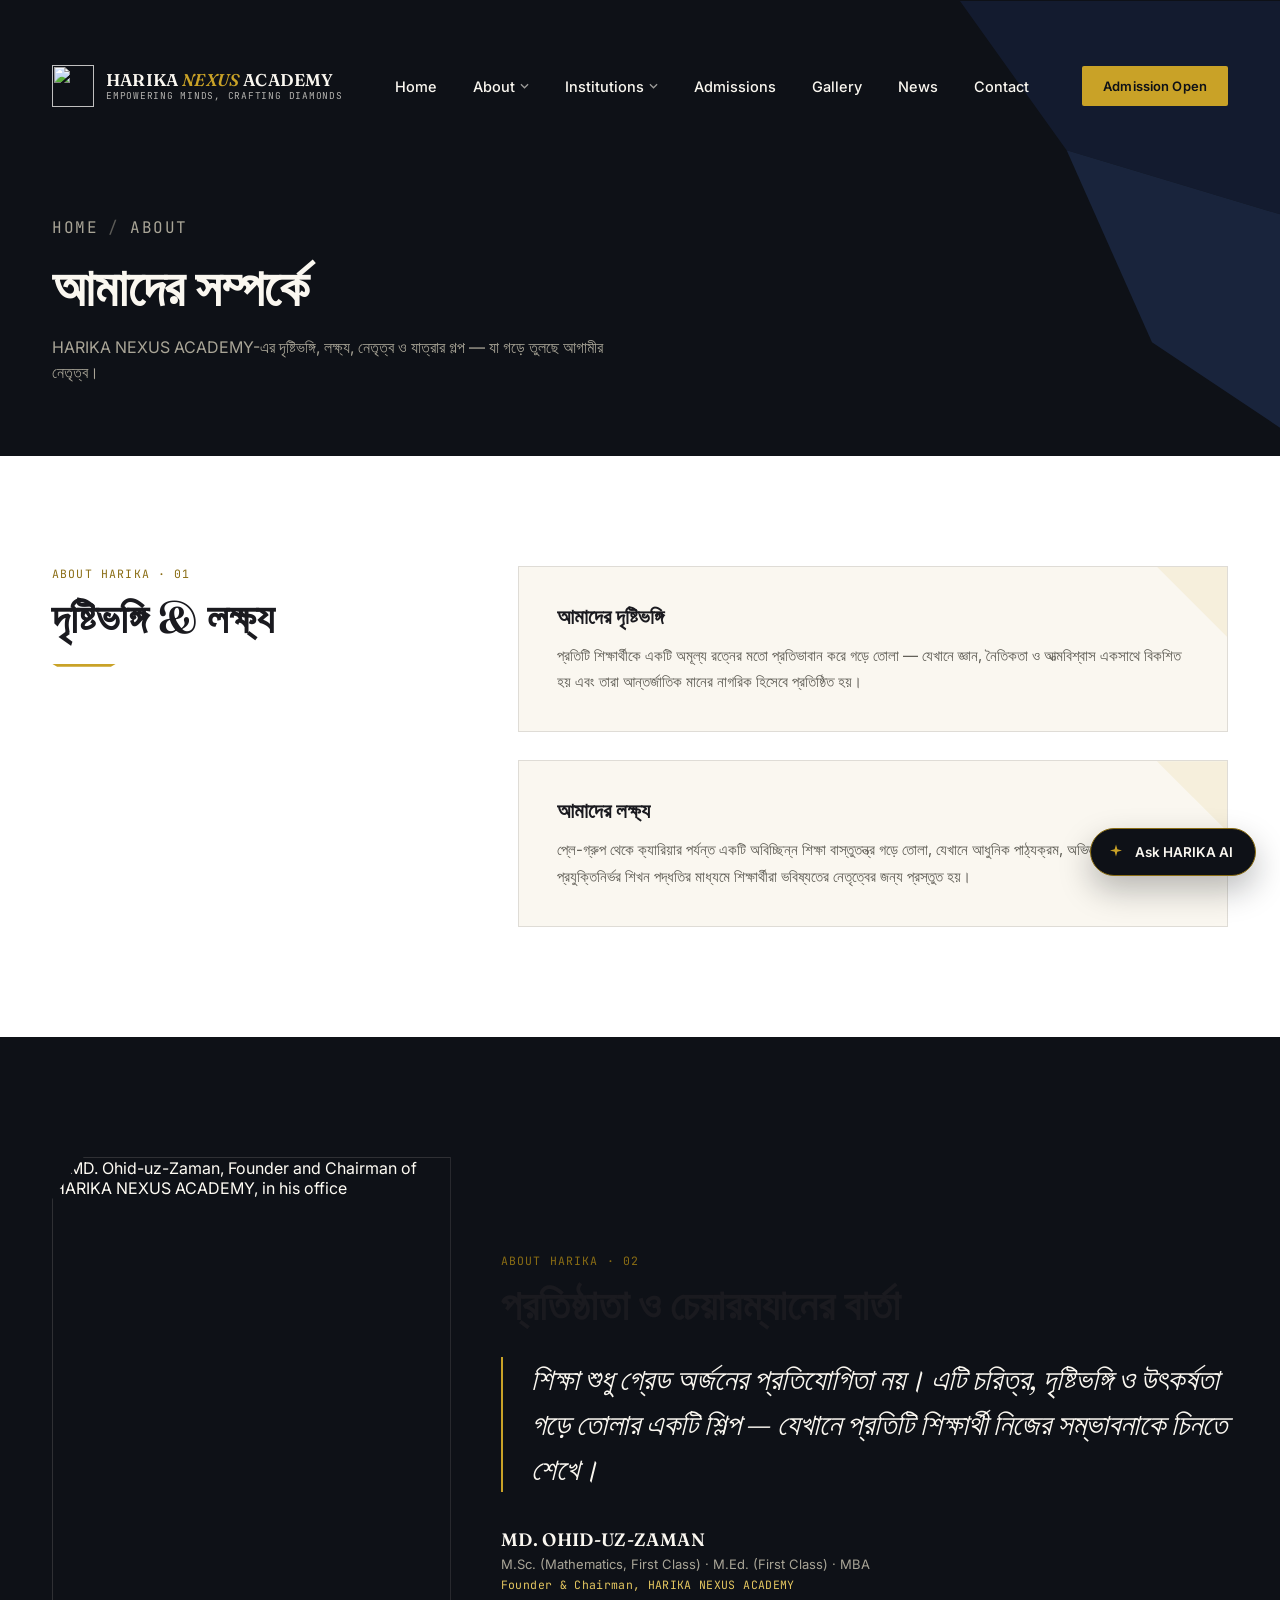
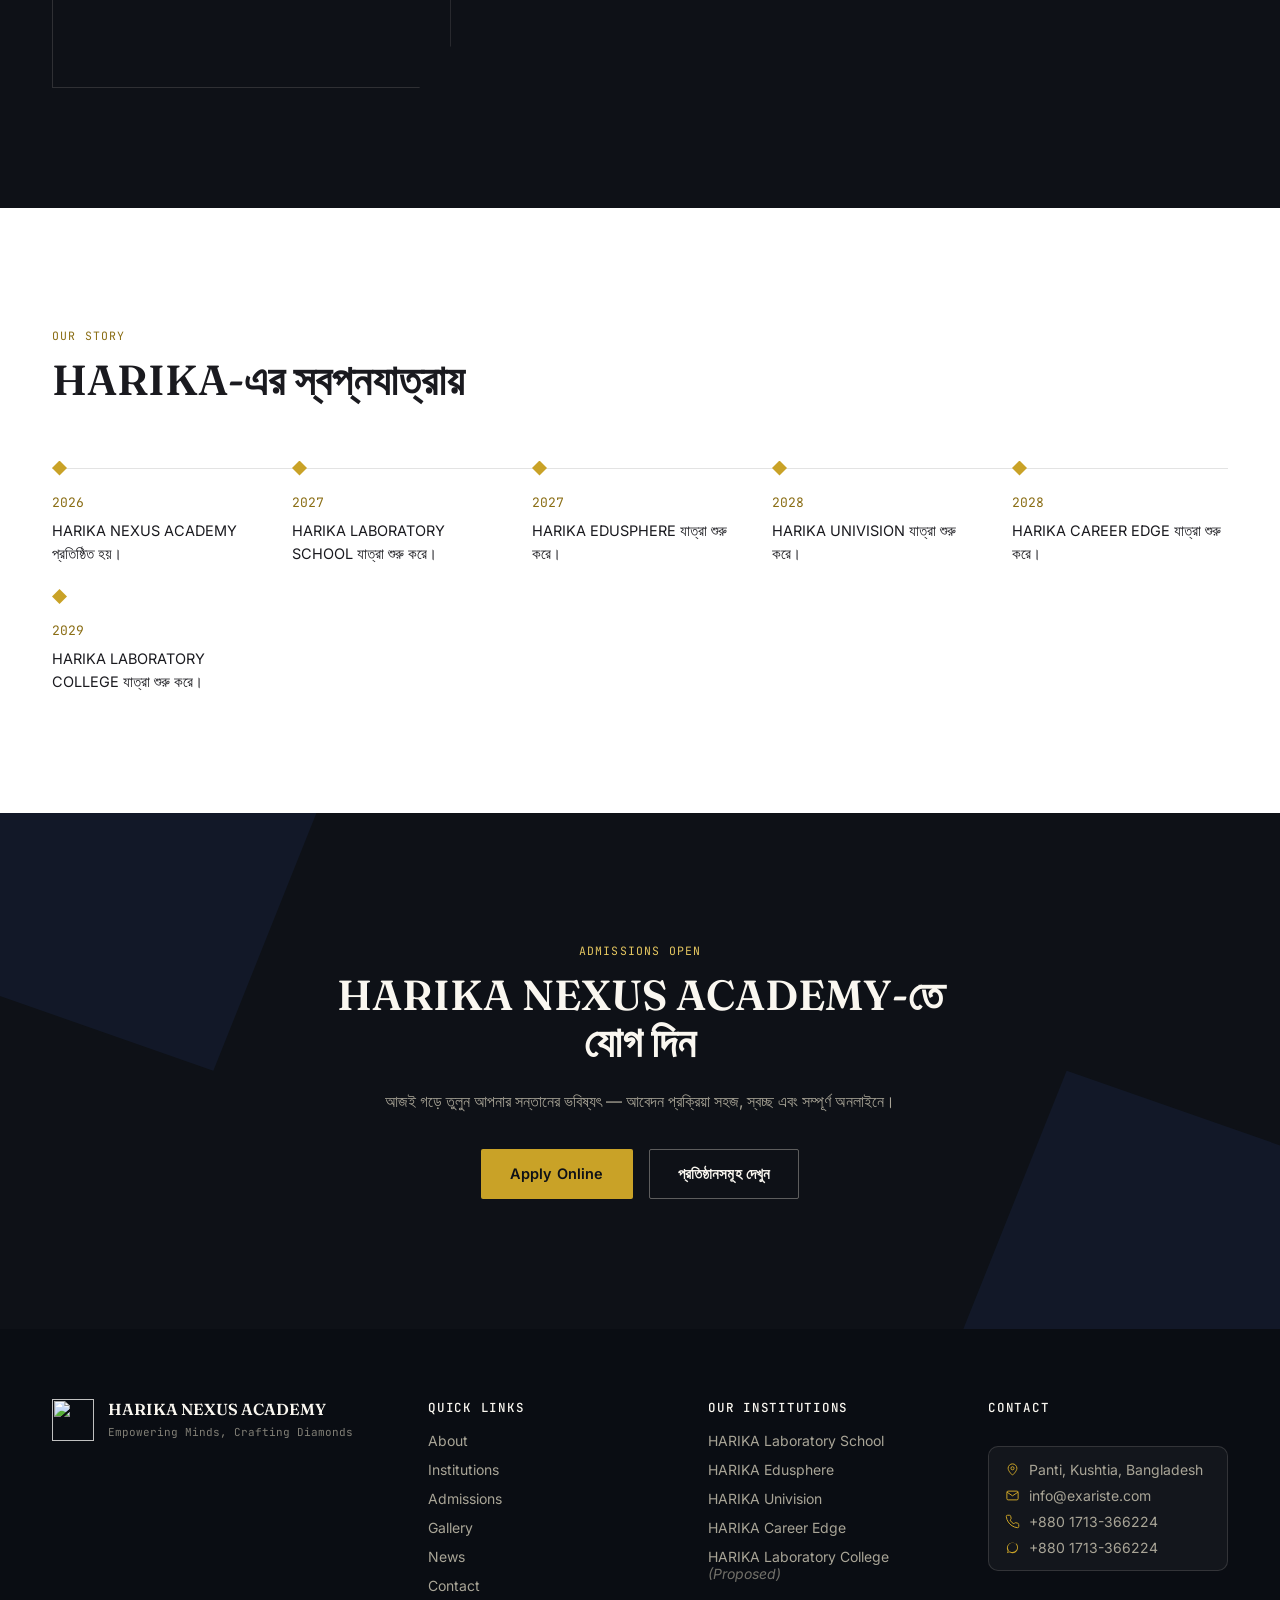
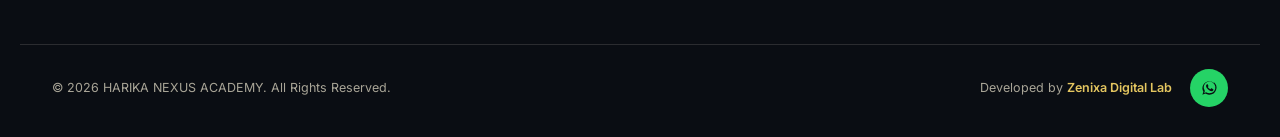
==== about.html @ 85b93ebe "Add files via upload" ====
<!DOCTYPE html>
<html lang="bn">
<head>
<meta charset="UTF-8">
<meta name="viewport" content="width=device-width, initial-scale=1.0">
<title>About HARIKA — Vision, Mission &amp; Our Journey | HARIKA NEXUS ACADEMY</title>
<meta name="description" content="Learn about HARIKA NEXUS ACADEMY's vision, mission, founder's message, and journey from 2026 to the launch of HARIKA Laboratory College.">
<link rel="preconnect" href="https://fonts.googleapis.com">
<link rel="preconnect" href="https://fonts.gstatic.com" crossorigin>
<link href="https://fonts.googleapis.com/css2?family=Fraunces:ital,opsz,wght@0,9..144,300;0,9..144,400;0,9..144,500;0,9..144,600;0,9..144,700;1,9..144,400;1,9..144,500&family=Inter:wght@300;400;500;600;700&family=JetBrains+Mono:wght@400;500&display=swap" rel="stylesheet">
<link rel="stylesheet" href="style.css">
</head>
<body>
<!-- ====== ANNOUNCEMENT BAR ====== -->
<div class="announce-bar" id="announceBar">
  <div class="announce-track">
    <span class="announce-item">🎓 ভর্তি চলছে শিক্ষাবর্ষ ২০২৭ — Admission Open for 2027</span>
    <span class="announce-dot">•</span>
    <span class="announce-item">🏆 বৃত্তি অর্জনকারীদের নাম ঘোষণা করা হয়েছে — Scholarship Achievers Announced</span>
    <span class="announce-dot">•</span>
    <span class="announce-item">📢 এইচএসসি ভর্তি শীঘ্রই শুরু হচ্ছে — HSC Admission Starting Soon</span>
    <span class="announce-dot">•</span>
    <span class="announce-item">🎓 ভর্তি চলছে শিক্ষাবর্ষ ২০২৭ — Admission Open for 2027</span>
    <span class="announce-dot">•</span>
    <span class="announce-item">🏆 বৃত্তি অর্জনকারীদের নাম ঘোষণা করা হয়েছে — Scholarship Achievers Announced</span>
  </div>
</div>
<!-- ====== NAVBAR ====== -->
<header class="navbar" id="navbar">
  <div class="nav-inner">
    <a href="index.html" class="brand">
      <span class="brand-mark" aria-hidden="true">
        <img src="assets/logo-main.png" alt="" class="brand-logo-img">
      </span>
      <span class="brand-text">
        <span class="brand-name">HARIKA <em>NEXUS</em> ACADEMY</span>
        <span class="brand-tag">Empowering Minds, Crafting Diamonds</span>
      </span>
    </a>

    <nav class="main-nav" aria-label="Primary">
      <ul>
        <li><a href="index.html">Home</a></li>
        <li class="has-mega">
          <a href="about.html" class="active">About <svg class="caret" viewBox="0 0 10 6"><path d="M1 1l4 4 4-4"/></svg></a>
          <div class="mega-panel">
            <a href="about.html#vision" class="mega-link"><span class="mega-num">01</span><span>Vision &amp; Mission</span></a>
            <a href="about.html#founder" class="mega-link"><span class="mega-num">02</span><span>Founder &amp; Chairman</span></a>
            <a href="about.html#journey" class="mega-link"><span class="mega-num">03</span><span>Our Journey</span></a>
          </div>
        </li>
        <li class="has-mega">
          <a href="institutions.html">Institutions <svg class="caret" viewBox="0 0 10 6"><path d="M1 1l4 4 4-4"/></svg></a>
          <div class="mega-panel mega-panel--wide">
            <a href="inst-school.html" class="mega-link"><span class="mega-swatch" style="--sw:#1B3A6B"></span><span>HARIKA Laboratory School</span></a>
            <a href="inst-edusphere.html" class="mega-link"><span class="mega-swatch" style="--sw:#1E6B4F"></span><span>HARIKA Edusphere</span></a>
            <a href="inst-univision.html" class="mega-link"><span class="mega-swatch" style="--sw:#B8862E"></span><span>HARIKA Univision</span></a>
            <a href="inst-careeredge.html" class="mega-link"><span class="mega-swatch" style="--sw:#5B2A6B"></span><span>HARIKA Career Edge</span></a>
            <a href="inst-college.html" class="mega-link"><span class="mega-swatch" style="--sw:#8B2635"></span><span>HARIKA Laboratory College</span></a>
          </div>
        </li>
        <li><a href="admissions.html">Admissions</a></li>
        <li><a href="gallery.html">Gallery</a></li>
        <li><a href="news.html">News</a></li>
        <li><a href="contact.html">Contact</a></li>
      </ul>
    </nav>

    <div class="nav-cta">
      <a href="admissions.html" class="btn btn-gold btn-sm">Admission Open</a>
      <button class="nav-toggle" id="navToggle" aria-label="Toggle menu" aria-expanded="false">
        <span></span><span></span><span></span>
      </button>
    </div>
  </div>

  <!-- mobile menu -->
  <div class="mobile-menu" id="mobileMenu">
    <a href="index.html">Home</a>
    <details>
      <summary>About</summary>
      <a href="about.html#vision">Vision &amp; Mission</a>
      <a href="about.html#founder">Founder &amp; Chairman</a>
      <a href="about.html#journey">Our Journey</a>
    </details>
    <details>
      <summary>Institutions</summary>
      <a href="inst-school.html">HARIKA Laboratory School</a>
      <a href="inst-edusphere.html">HARIKA Edusphere</a>
      <a href="inst-univision.html">HARIKA Univision</a>
      <a href="inst-careeredge.html">HARIKA Career Edge</a>
      <a href="inst-college.html">HARIKA Laboratory College</a>
    </details>
    <a href="admissions.html">Admissions</a>
    <a href="gallery.html">Gallery</a>
    <a href="news.html">News</a>
    <a href="contact.html">Contact</a>
    <a href="admissions.html" class="btn btn-gold btn-block">Admission Open</a>
  </div>
</header>

<main>

  <!-- ====== PAGE HERO ====== -->
  <section class="page-hero">
    <div class="page-hero-facets" aria-hidden="true">
      <svg viewBox="0 0 1200 400" preserveAspectRatio="xMidYMid slice"><polygon points="900,0 1200,0 1200,200 1000,140" fill="#16203A"/><polygon points="1000,140 1200,200 1200,400 1080,320" fill="#1E2D4D"/></svg>
    </div>
    <div class="container">
      <p class="page-hero-eyebrow"><a href="index.html" style="color:inherit">Home</a> <span class="crumb-sep">/</span> About</p>
      <h1>আমাদের সম্পর্কে</h1>
      <p>HARIKA NEXUS ACADEMY-এর দৃষ্টিভঙ্গি, লক্ষ্য, নেতৃত্ব ও যাত্রার গল্প — যা গড়ে তুলছে আগামীর নেতৃত্ব।</p>
    </div>
  </section>

  <!-- ====== VISION & MISSION ====== -->
  <section class="vision" id="vision">
    <div class="container vision-grid">
      <div class="vision-head">
        <p class="kicker">About HARIKA · 01</p>
        <h2 class="sec-title">দৃষ্টিভঙ্গি &amp; লক্ষ্য</h2>
        <div class="cut-rule" aria-hidden="true"></div>
      </div>
      <div class="vision-cards">
        <div class="vision-card">
          <span class="vision-facet" aria-hidden="true"></span>
          <h3>আমাদের দৃষ্টিভঙ্গি</h3>
          <p>প্রতিটি শিক্ষার্থীকে একটি অমূল্য রত্নের মতো প্রতিভাবান করে গড়ে তোলা — যেখানে জ্ঞান, নৈতিকতা ও আত্মবিশ্বাস একসাথে বিকশিত হয় এবং তারা আন্তর্জাতিক মানের নাগরিক হিসেবে প্রতিষ্ঠিত হয়।</p>
        </div>
        <div class="vision-card">
          <span class="vision-facet" aria-hidden="true"></span>
          <h3>আমাদের লক্ষ্য</h3>
          <p>প্লে-গ্রুপ থেকে ক্যারিয়ার পর্যন্ত একটি অবিচ্ছিন্ন শিক্ষা বাস্তুতন্ত্র গড়ে তোলা, যেখানে আধুনিক পাঠ্যক্রম, অভিজ্ঞ শিক্ষক ও প্রযুক্তিনির্ভর শিখন পদ্ধতির মাধ্যমে শিক্ষার্থীরা ভবিষ্যতের নেতৃত্বের জন্য প্রস্তুত হয়।</p>
        </div>
      </div>
    </div>
  </section>

  <!-- ====== FOUNDER MESSAGE — with photo ====== -->
  <section class="founder-msg" id="founder">
    <div class="container founder-msg-grid founder-msg-grid--photo">
      <div class="founder-msg-photo">
        <div class="founder-msg-photo-cut" aria-hidden="true"></div>
        <img src="assets/chairman.jpg" alt="MD. Ohid-uz-Zaman, Founder and Chairman of HARIKA NEXUS ACADEMY, in his office">
      </div>
      <div class="founder-msg-copy">
        <p class="kicker">About HARIKA · 02</p>
        <h2 class="sec-title">প্রতিষ্ঠাতা ও চেয়ারম্যানের বার্তা</h2>
        <blockquote class="founder-quote">
          শিক্ষা শুধু গ্রেড অর্জনের প্রতিযোগিতা নয়। এটি চরিত্র, দৃষ্টিভঙ্গি ও উৎকর্ষতা গড়ে তোলার একটি শিল্প — যেখানে প্রতিটি শিক্ষার্থী নিজের সম্ভাবনাকে চিনতে শেখে।
        </blockquote>
        <div class="founder-sign">
          <span class="founder-sign-name">MD. OHID-UZ-ZAMAN</span>
          <span class="founder-sign-role">M.Sc. (Mathematics, First Class) · M.Ed. (First Class) · MBA</span>
          <span class="founder-sign-title">Founder &amp; Chairman, HARIKA NEXUS ACADEMY</span>
        </div>
      </div>
    </div>
  </section>

  <!-- ====== JOURNEY TIMELINE — স্বপ্নযাত্রা ====== -->
  <section class="journey" id="journey">
    <div class="container">
      <div class="sec-head">
        <p class="kicker">Our Story</p>
        <h2 class="sec-title">HARIKA-এর স্বপ্নযাত্রায়</h2>
      </div>
      <div class="timeline">
        <div class="timeline-line" aria-hidden="true"></div>

        <div class="tl-item">
          <div class="tl-dot"></div>
          <span class="tl-year">2026</span>
          <p class="tl-text">HARIKA NEXUS ACADEMY প্রতিষ্ঠিত হয়।</p>
        </div>
        <div class="tl-item">
          <div class="tl-dot"></div>
          <span class="tl-year">2027</span>
          <p class="tl-text">HARIKA LABORATORY SCHOOL যাত্রা শুরু করে।</p>
        </div>
        <div class="tl-item">
          <div class="tl-dot"></div>
          <span class="tl-year">2027</span>
          <p class="tl-text">HARIKA EDUSPHERE যাত্রা শুরু করে।</p>
        </div>
        <div class="tl-item">
          <div class="tl-dot"></div>
          <span class="tl-year">2028</span>
          <p class="tl-text">HARIKA UNIVISION যাত্রা শুরু করে।</p>
        </div>
        <div class="tl-item">
          <div class="tl-dot"></div>
          <span class="tl-year">2028</span>
          <p class="tl-text">HARIKA CAREER EDGE যাত্রা শুরু করে।</p>
        </div>
        <div class="tl-item">
          <div class="tl-dot"></div>
          <span class="tl-year">2029</span>
          <p class="tl-text">HARIKA LABORATORY COLLEGE যাত্রা শুরু করে।</p>
        </div>
      </div>
    </div>
  </section>

  <!-- ====== ADMISSIONS QUICK CTA ====== -->
  <section class="admissions" id="admissions-cta">
    <div class="admissions-facets" aria-hidden="true">
      <svg viewBox="0 0 1200 500" preserveAspectRatio="xMidYMid slice"><polygon points="0,0 300,0 200,250 0,180" fill="#16203A"/><polygon points="1200,500 900,500 1000,250 1200,320" fill="#16203A"/></svg>
    </div>
    <div class="container admissions-grid admissions-grid--cta">
      <div class="admissions-copy">
        <p class="kicker kicker--light">Admissions Open</p>
        <h2 class="sec-title sec-title--light">HARIKA NEXUS ACADEMY-তে<br>যোগ দিন</h2>
        <p class="admissions-sub">আজই গড়ে তুলুন আপনার সন্তানের ভবিষ্যৎ — আবেদন প্রক্রিয়া সহজ, স্বচ্ছ এবং সম্পূর্ণ অনলাইনে।</p>
        <div class="hero-actions">
          <a href="admissions.html" class="btn btn-gold">Apply Online</a>
          <a href="institutions.html" class="btn btn-outline-light">প্রতিষ্ঠানসমূহ দেখুন</a>
        </div>
      </div>
    </div>
  </section>

</main>

<!-- ====== AI ASSISTANT (Floating) ====== -->
<div class="ai-widget" id="aiWidget">
  <button class="ai-fab" id="aiFab" aria-label="Ask HARIKA AI" aria-expanded="false">
    <svg viewBox="0 0 24 24" class="ai-icon-spark"><path d="M12 2l1.8 6.2L20 10l-6.2 1.8L12 18l-1.8-6.2L4 10l6.2-1.8L12 2z"/></svg>
    <span>Ask HARIKA AI</span>
  </button>
  <div class="ai-panel" id="aiPanel">
    <div class="ai-panel-head">
      <span>HARIKA AI সহায়ক</span>
      <button id="aiClose" aria-label="Close">×</button>
    </div>
    <div class="ai-panel-body" id="aiBody">
      <p class="ai-msg ai-msg--bot">নমস্কার! আমি আপনাকে ভর্তি, ফি, কোর্স বা যেকোনো প্রতিষ্ঠান সম্পর্কে সাহায্য করতে পারি। নিচের কোনো প্রশ্ন বেছে নিন:</p>
    </div>
    <div class="ai-suggestions">
      <button class="ai-chip" data-q="admission">ভর্তি প্রক্রিয়া?</button>
      <button class="ai-chip" data-q="fees">ফি কাঠামো?</button>
      <button class="ai-chip" data-q="courses">কোর্সসমূহ?</button>
      <button class="ai-chip" data-q="suitable">কোন প্রতিষ্ঠান উপযুক্ত?</button>
      <button class="ai-chip" data-q="contact">যোগাযোগের তথ্য?</button>
      <button class="ai-chip" data-q="founder">প্রতিষ্ঠাতার বার্তা?</button>
    </div>
  </div>
</div>


<!-- ====== FOOTER ====== -->
<footer class="site-footer">
  <div class="container footer-grid">
    <div class="footer-brand">
      <span class="brand-mark" aria-hidden="true">
        <img src="assets/logo-main.png" alt="" class="brand-logo-img">
      </span>
      <div>
        <p class="footer-brand-name">HARIKA NEXUS ACADEMY</p>
        <p class="footer-brand-tag">Empowering Minds, Crafting Diamonds</p>
      </div>
    </div>

    <div class="footer-col">
      <h4>Quick Links</h4>
      <a href="about.html">About</a>
      <a href="institutions.html">Institutions</a>
      <a href="admissions.html">Admissions</a>
      <a href="gallery.html">Gallery</a>
      <a href="news.html">News</a>
      <a href="contact.html">Contact</a>
    </div>

    <div class="footer-col">
      <h4>Our Institutions</h4>
      <a href="inst-school.html">HARIKA Laboratory School</a>
      <a href="inst-edusphere.html">HARIKA Edusphere</a>
      <a href="inst-univision.html">HARIKA Univision</a>
      <a href="inst-careeredge.html">HARIKA Career Edge</a>
      <a href="inst-college.html">HARIKA Laboratory College <span class="footer-inst-proposed">(Proposed)</span></a>
    </div>

    <div class="footer-col">
      <h4>Contact</h4>
      <div class="footer-contact-card">
        <div class="fc-row">
          <svg viewBox="0 0 24 24" fill="none" stroke="currentColor" stroke-width="1.6"><path d="M12 21s-7-6.1-7-11a7 7 0 0 1 14 0c0 4.9-7 11-7 11z"/><circle cx="12" cy="10" r="2.5"/></svg>
          <span>Panti, Kushtia, Bangladesh</span>
        </div>
        <div class="fc-row">
          <svg viewBox="0 0 24 24" fill="none" stroke="currentColor" stroke-width="1.6"><path d="M4 4h16v16H4z" opacity="0"/><path d="M3 6.5l9 6 9-6"/><rect x="3" y="5" width="18" height="14" rx="2"/></svg>
          <a href="mailto:info@exariste.com">info@exariste.com</a>
        </div>
        <div class="fc-row">
          <svg viewBox="0 0 24 24" fill="none" stroke="currentColor" stroke-width="1.6"><path d="M22 16.9v3a2 2 0 0 1-2.2 2 19.8 19.8 0 0 1-8.6-3.1 19.5 19.5 0 0 1-6-6 19.8 19.8 0 0 1-3.1-8.6A2 2 0 0 1 4.1 2h3a2 2 0 0 1 2 1.7c.1.9.3 1.9.6 2.7a2 2 0 0 1-.5 2.1L8 9.7a16 16 0 0 0 6 6l1.2-1.2a2 2 0 0 1 2.1-.5c.9.3 1.8.5 2.7.6a2 2 0 0 1 1.7 2z"/></svg>
          <a href="tel:+8801713366224">+880 1713-366224</a>
        </div>
        <div class="fc-row">
          <svg viewBox="0 0 24 24" fill="currentColor"><path d="M17.6 6.3A8.8 8.8 0 0 0 12 4a8.9 8.9 0 0 0-7.7 13.4L3 21l3.7-1.3A8.9 8.9 0 0 0 12 21a8.9 8.9 0 0 0 5.6-15.7zM12 19.3a7.3 7.3 0 0 1-3.8-1l-.3-.2-2.7 1 1-2.6-.2-.3a7.4 7.4 0 1 1 6 3.1z"/></svg>
          <a href="https://wa.me/8801713366224" target="_blank" rel="noopener">+880 1713-366224</a>
        </div>
      </div>
    </div>
  </div>
  <div class="footer-bottom">
    <span>© 2026 HARIKA NEXUS ACADEMY. All Rights Reserved.</span>
    <div class="footer-bottom-right">
      <span class="dev-credit">Developed by <a href="https://zenixadigitallab.com" target="_blank" rel="noopener">Zenixa Digital Lab</a></span>
      <a href="https://wa.me/8801713366224" target="_blank" rel="noopener" class="whatsapp-fab" aria-label="Chat on WhatsApp">
        <svg viewBox="0 0 24 24"><path d="M17.6 6.3A8.8 8.8 0 0 0 12 4a8.9 8.9 0 0 0-7.7 13.4L3 21l3.7-1.3A8.9 8.9 0 0 0 12 21a8.9 8.9 0 0 0 5.6-15.7zM12 19.3a7.3 7.3 0 0 1-3.8-1l-.3-.2-2.7 1 1-2.6-.2-.3a7.4 7.4 0 1 1 6 3.1zm4-5.5c-.2-.1-1.3-.6-1.5-.7s-.4-.1-.5.1-.5.7-.6.8-.2.2-.4.1a6 6 0 0 1-1.8-1.1 6.6 6.6 0 0 1-1.2-1.5c-.1-.2 0-.3.1-.4l.3-.4.2-.3a.4.4 0 0 0 0-.4c-.1-.1-.5-1.2-.7-1.7s-.4-.4-.5-.4h-.4a.9.9 0 0 0-.6.3 2.6 2.6 0 0 0-.8 1.9 4.6 4.6 0 0 0 1 2.4 10.4 10.4 0 0 0 4 3.5c.5.2.9.4 1.3.5a3.2 3.2 0 0 0 1.4.1 2.3 2.3 0 0 0 1.5-1.1 1.9 1.9 0 0 0 .1-1.1c-.1-.1-.2-.2-.4-.3z"/></svg>
      </a>
    </div>
  </div>
</footer>

<script src="script.js"></script>
</body>
</html>
---- style.css ----
/* ===================================================================
   HARIKA NEXUS ACADEMY — Design Tokens
   =================================================================== */
:root {
  /* Color */
  --ink:        #0E1117;
  --ink-soft:   #1A2233;
  --ivory:      #FAF7F0;
  --ivory-dim:  #F0EBDD;
  --paper:      #FFFFFF;
  --gold:       #C9A227;
  --gold-light: #E4C660;
  --gold-deep:  #8A6D14;

  /* institution accents */
  --c-school:   #1B3A6B;
  --c-edu:      #1E6B4F;
  --c-univ:     #B8862E;
  --c-career:   #5B2A6B;
  --c-college:  #8B2635;

  --text-main:  #1A1A1F;
  --text-muted: #5C5A52;
  --text-on-dark: #EFEBDF;
  --text-on-dark-muted: #A9A597;

  --line: rgba(26,26,31,0.12);
  --line-dark: rgba(239,235,223,0.14);

  /* Type */
  --f-display: 'Fraunces', Georgia, serif;
  --f-body: 'Inter', -apple-system, sans-serif;
  --f-mono: 'JetBrains Mono', monospace;

  /* Layout */
  --container: 1240px;
  --radius-sm: 4px;
  --nav-h: 96px;
  --announce-h: 38px;

  --ease: cubic-bezier(.16,.84,.44,1);
}

* { box-sizing: border-box; }
html { scroll-behavior: smooth; scroll-padding-top: calc(var(--nav-h) + var(--announce-h) + 10px); }

@media (prefers-reduced-motion: reduce) {
  html { scroll-behavior: auto; }
  *, *::before, *::after { animation-duration: 0.01ms !important; animation-iteration-count: 1 !important; transition-duration: 0.01ms !important; }
}

body {
  margin: 0;
  font-family: var(--f-body);
  color: var(--text-main);
  background: var(--ivory);
  -webkit-font-smoothing: antialiased;
  overflow-x: hidden;
}

img { max-width: 100%; display: block; }
a { color: inherit; text-decoration: none; }
ul { list-style: none; margin: 0; padding: 0; }
h1, h2, h3, h4 { margin: 0; font-family: var(--f-display); font-weight: 600; }
p { margin: 0; }
button { font-family: inherit; cursor: pointer; }
section { position: relative; }

:focus-visible {
  outline: 2px solid var(--gold);
  outline-offset: 3px;
}

.container {
  max-width: var(--container);
  margin: 0 auto;
  padding: 0 32px;
}

/* ===== Buttons ===== */
.btn {
  display: inline-flex;
  align-items: center;
  gap: 10px;
  padding: 15px 28px;
  font-family: var(--f-body);
  font-size: 14.5px;
  font-weight: 600;
  letter-spacing: 0.01em;
  border-radius: 2px;
  border: 1.5px solid transparent;
  transition: transform .35s var(--ease), background .35s var(--ease), border-color .35s var(--ease), color .35s var(--ease);
  white-space: nowrap;
}
.btn-gold {
  background: var(--gold);
  color: var(--ink);
}
.btn-gold:hover { background: var(--gold-light); transform: translateY(-2px); }
.btn-dark {
  background: var(--ink);
  color: var(--ivory);
}
.btn-dark:hover { background: var(--ink-soft); transform: translateY(-2px); }
.btn-outline {
  border-color: rgba(26,26,31,0.3);
  color: var(--ink);
  background: transparent;
}
.btn-outline:hover { border-color: var(--ink); background: rgba(26,26,31,0.04); }
.btn-outline-light {
  border-color: rgba(239,235,223,0.35);
  color: var(--ivory);
}
.btn-outline-light:hover { border-color: var(--gold); color: var(--gold-light); }
.btn-sm { padding: 11px 20px; font-size: 13px; }
.btn-block { width: 100%; justify-content: center; }

/* ===================================================================
   Announcement Bar
   =================================================================== */
.announce-bar {
  height: var(--announce-h);
  background: var(--ink);
  color: var(--text-on-dark-muted);
  overflow: hidden;
  position: relative;
  display: flex;
  align-items: center;
  border-bottom: 1px solid var(--line-dark);
}
.announce-track {
  display: flex;
  align-items: center;
  gap: 28px;
  white-space: nowrap;
  animation: marquee 32s linear infinite;
  padding-left: 100%;
  font-family: var(--f-mono);
  font-size: 12px;
  letter-spacing: 0.02em;
}
.announce-item { color: var(--text-on-dark-muted); }
.announce-dot { color: var(--gold-deep); }
@keyframes marquee {
  from { transform: translateX(0); }
  to { transform: translateX(-100%); }
}

/* ===================================================================
   Navbar
   =================================================================== */
.navbar {
  position: sticky;
  top: 0;
  z-index: 100;
  background: transparent;
  transition: background .4s var(--ease), box-shadow .4s var(--ease), border-color .4s var(--ease);
  border-bottom: 1px solid transparent;
}
.navbar.scrolled {
  background: rgba(250,247,240,0.92);
  backdrop-filter: blur(14px);
  border-bottom: 1px solid var(--line);
  box-shadow: 0 4px 24px rgba(14,17,23,0.05);
}
.nav-inner {
  max-width: var(--container);
  margin: 0 auto;
  padding: 0 32px;
  height: var(--nav-h);
  display: flex;
  align-items: center;
  justify-content: space-between;
  gap: 24px;
}

.brand { display: flex; align-items: center; gap: 12px; color: var(--ivory); transition: color .4s var(--ease); }
.navbar.scrolled .brand { color: var(--ink); }
.brand-mark { color: var(--gold); display: flex; flex-shrink: 0; }
.brand-logo-img { width: 42px; height: 42px; object-fit: contain; }
.diamond-logo { width: 34px; height: 34px; }
.brand-text { display: flex; flex-direction: column; line-height: 1.15; }
.brand-name { font-family: var(--f-display); font-size: 17px; font-weight: 600; letter-spacing: 0.01em; }
.brand-name em { font-style: italic; color: var(--gold); }
.brand-tag { font-family: var(--f-mono); font-size: 9.5px; letter-spacing: 0.08em; text-transform: uppercase; opacity: 0.7; margin-top: 2px; }

.main-nav { display: flex; }
.main-nav > ul { display: flex; align-items: center; gap: 4px; }
.main-nav > ul > li { position: relative; }
.main-nav > ul > li > a {
  display: flex; align-items: center; gap: 5px;
  padding: 12px 16px;
  font-size: 14.5px; font-weight: 500;
  color: var(--ivory);
  transition: color .4s var(--ease);
}
.navbar.scrolled .main-nav > ul > li > a { color: var(--text-main); }
.main-nav > ul > li > a:hover { color: var(--gold-light); }
.navbar.scrolled .main-nav > ul > li > a:hover { color: var(--gold-deep); }
.caret { width: 9px; height: 6px; fill: none; stroke: currentColor; stroke-width: 1.4; opacity: 0.6; transition: transform .3s var(--ease); }
.has-mega:hover .caret { transform: rotate(180deg); }

.mega-panel {
  position: absolute;
  top: calc(100% + 10px);
  left: 50%;
  transform: translateX(-50%) translateY(6px);
  background: var(--paper);
  border: 1px solid var(--line);
  border-radius: 3px;
  box-shadow: 0 18px 48px rgba(14,17,23,0.14);
  padding: 10px;
  min-width: 240px;
  opacity: 0;
  visibility: hidden;
  transition: opacity .3s var(--ease), transform .3s var(--ease), visibility .3s;
  display: flex;
  flex-direction: column;
  gap: 2px;
}
.mega-panel--wide { min-width: 280px; }
.has-mega:hover .mega-panel { opacity: 1; visibility: visible; transform: translateX(-50%) translateY(0); }
.mega-link {
  display: flex; align-items: center; gap: 12px;
  padding: 11px 14px;
  font-size: 13.5px; font-weight: 500;
  color: var(--text-main);
  border-radius: 2px;
  transition: background .25s var(--ease), padding-left .25s var(--ease);
}
.mega-link:hover { background: var(--ivory-dim); padding-left: 18px; color: var(--gold-deep); }
.mega-num { font-family: var(--f-mono); font-size: 11px; color: var(--gold-deep); opacity: 0.7; }
.mega-swatch { width: 9px; height: 9px; border-radius: 50%; background: var(--sw); flex-shrink: 0; }

.nav-cta { display: flex; align-items: center; gap: 16px; }

.nav-toggle {
  display: none;
  flex-direction: column;
  justify-content: center;
  gap: 5px;
  width: 38px; height: 38px;
  background: none; border: none;
  padding: 0;
}
.nav-toggle span {
  display: block; width: 22px; height: 1.6px;
  background: var(--ivory);
  transition: all .35s var(--ease);
}
.navbar.scrolled .nav-toggle span { background: var(--ink); }
.nav-toggle.open span:nth-child(1) { transform: translateY(6.6px) rotate(45deg); }
.nav-toggle.open span:nth-child(2) { opacity: 0; }
.nav-toggle.open span:nth-child(3) { transform: translateY(-6.6px) rotate(-45deg); }

.mobile-menu {
  display: none;
  flex-direction: column;
  background: var(--ivory);
  border-top: 1px solid var(--line);
  padding: 8px 20px 24px;
}
.mobile-menu.open { display: flex; }
.mobile-menu > a, .mobile-menu summary {
  padding: 14px 4px;
  font-size: 15px; font-weight: 500;
  border-bottom: 1px solid var(--line);
  list-style: none;
}
.mobile-menu summary::-webkit-details-marker { display: none; }
.mobile-menu summary { display: flex; justify-content: space-between; align-items: center; cursor: pointer; }
.mobile-menu summary::after { content: '+'; font-family: var(--f-display); font-size: 18px; color: var(--gold-deep); }
.mobile-menu details[open] summary::after { content: '–'; }
.mobile-menu details a { padding: 11px 4px 11px 16px; font-size: 14px; color: var(--text-muted); border-bottom: none; }
.mobile-menu .btn { margin-top: 16px; }

/* ===================================================================
   Hero
   =================================================================== */
.hero {
  position: relative;
  min-height: calc(100svh - var(--nav-h) - var(--announce-h));
  background: var(--ink);
  color: var(--ivory);
  display: flex;
  flex-direction: column;
  justify-content: center;
  padding: 60px 0 40px;
  overflow: hidden;
  margin-top: calc(-1 * var(--nav-h));
}

.hero-facets { position: absolute; inset: 0; z-index: 0; opacity: 0.9; }
.facet-svg { width: 100%; height: 100%; }
.facet {
  transition: opacity .6s var(--ease);
}
.f1 { fill: #16203A; }
.f2 { fill: #0E1117; }
.f3 { fill: #1E2D4D; }
.f4 { fill: #131A2A; }
.f5 { fill: #28385E; }
.f6 { fill: #0C1019; }
.facet.lit { fill: var(--gold-deep); opacity: 0.35; }

.hero-inner {
  position: relative;
  z-index: 2;
  max-width: var(--container);
  margin: 0 auto;
  padding: calc(var(--nav-h) + 24px) 32px 20px;
  display: grid;
  grid-template-columns: 1.15fr 0.85fr;
  gap: 40px;
  align-items: center;
  width: 100%;
}

.eyebrow {
  font-family: var(--f-mono);
  font-size: 12px;
  letter-spacing: 0.1em;
  text-transform: uppercase;
  color: var(--gold-light);
  margin-bottom: 22px;
  display: block;
}
.hero-title {
  font-size: clamp(40px, 6vw, 76px);
  line-height: 1.02;
  font-weight: 600;
  letter-spacing: -0.01em;
}
.hero-title .line { display: block; opacity: 0; transform: translateY(28px); animation: lineUp .9s var(--ease) forwards; }
.hero-title .line:nth-child(1) { animation-delay: .1s; }
.hero-title .line:nth-child(2) { animation-delay: .25s; }
.hero-title .line:nth-child(3) { animation-delay: .4s; }
@keyframes lineUp { to { opacity: 1; transform: translateY(0); } }
.hero-title .accent em { font-style: italic; color: var(--gold); font-weight: 500; }

.hero-sub {
  margin-top: 26px;
  max-width: 480px;
  font-size: 17px;
  line-height: 1.65;
  color: var(--text-on-dark-muted);
}

.hero-actions { display: flex; gap: 16px; margin-top: 36px; flex-wrap: wrap; }

.hero-meta { display: flex; align-items: center; gap: 24px; margin-top: 56px; }
.hero-meta-item { display: flex; flex-direction: column; gap: 4px; }
.hero-meta-item strong { font-family: var(--f-display); font-size: 26px; font-weight: 600; color: var(--gold-light); }
.hero-meta-item span { font-size: 12px; color: var(--text-on-dark-muted); }
.hero-meta-divider { width: 1px; height: 32px; background: var(--line-dark); }

.hero-visual { display: flex; justify-content: center; position: relative; }
.founder-frame {
  position: relative;
  width: min(360px, 90%);
  aspect-ratio: 3/4;
}
.founder-frame-cut {
  position: absolute;
  inset: -14px -14px auto auto;
  width: 60%; height: 60%;
  border: 1.5px solid var(--gold);
  opacity: 0.5;
  z-index: 0;
}
.founder-photo {
  position: relative;
  z-index: 1;
  width: 100%;
  height: 100%;
  object-fit: cover;
  object-position: 50% 18%;
  clip-path: polygon(8% 0%, 100% 0%, 100% 92%, 92% 100%, 0% 100%, 0% 8%);
  filter: contrast(1.04) saturate(1.05);
  border: 1px solid var(--line-dark);
}
.founder-card {
  position: absolute;
  left: -18px;
  bottom: 24px;
  z-index: 2;
  background: var(--ivory);
  color: var(--ink);
  padding: 16px 22px;
  display: flex;
  flex-direction: column;
  gap: 3px;
  box-shadow: 0 18px 40px rgba(0,0,0,0.35);
  border-left: 3px solid var(--gold);
}
.founder-card-name { font-family: var(--f-display); font-size: 14.5px; font-weight: 600; letter-spacing: 0.01em; }
.founder-card-role { font-family: var(--f-mono); font-size: 10px; letter-spacing: 0.05em; text-transform: uppercase; color: var(--text-muted); }

.hero-scroll {
  position: relative;
  z-index: 2;
  margin: 30px auto 0;
  display: flex;
  flex-direction: column;
  align-items: center;
  gap: 10px;
}
.hero-scroll span { font-family: var(--f-mono); font-size: 10px; letter-spacing: 0.1em; text-transform: uppercase; color: var(--text-on-dark-muted); }
.scroll-line { width: 1px; height: 34px; background: linear-gradient(var(--gold), transparent); animation: scrollPulse 2s ease-in-out infinite; }
@keyframes scrollPulse { 0%,100% { opacity: 0.4; } 50% { opacity: 1; } }

@media (max-width: 980px) {
  .hero-inner { grid-template-columns: 1fr; }
  .hero-visual { order: -1; margin-bottom: 10px; }
  .founder-frame { width: min(280px, 70%); }
  .hero-meta { gap: 18px; flex-wrap: wrap; }
  .main-nav { display: none; }
  .nav-toggle { display: flex; }
}

/* ===================================================================
   Shared section primitives
   =================================================================== */
.kicker {
  font-family: var(--f-mono);
  font-size: 11.5px;
  letter-spacing: 0.1em;
  text-transform: uppercase;
  color: var(--gold-deep);
  margin: 0 0 14px;
}
.kicker--light { color: var(--gold-light); }
.sec-title {
  font-size: clamp(28px, 3.4vw, 42px);
  line-height: 1.12;
  font-weight: 600;
  color: var(--text-main);
}
.sec-title--light { color: var(--ivory); }
.sec-sub { margin-top: 16px; max-width: 540px; color: var(--text-muted); font-size: 16px; line-height: 1.6; }
.sec-head { margin-bottom: 56px; }
.sec-head--center { text-align: center; }
.sec-head--center .sec-sub { margin-left: auto; margin-right: auto; }
.sec-head--row { display: flex; align-items: flex-end; justify-content: space-between; gap: 24px; flex-wrap: wrap; }

.cut-rule {
  width: 64px; height: 3px;
  background: var(--gold);
  clip-path: polygon(0 0, 100% 0, 92% 100%, 8% 100%);
  margin-top: 22px;
}

.anchor-offset { position: relative; top: calc(-1 * (var(--nav-h) + var(--announce-h) + 10px)); }

/* ===================================================================
   Vision & Mission
   =================================================================== */
.vision { background: var(--paper); padding: 110px 0; }
.vision-grid { display: grid; grid-template-columns: 0.8fr 1.4fr; gap: 60px; }
.vision-cards { display: grid; gap: 28px; }
.vision-card {
  position: relative;
  padding: 36px 38px;
  background: var(--ivory);
  border: 1px solid var(--line);
  overflow: hidden;
}
.vision-facet {
  position: absolute; top: 0; right: 0;
  width: 70px; height: 70px;
  background: var(--gold);
  opacity: 0.1;
  clip-path: polygon(100% 0, 0 0, 100% 100%);
}
.vision-card h3 { font-size: 21px; margin-bottom: 14px; }
.vision-card p { color: var(--text-muted); line-height: 1.75; font-size: 15px; }

@media (max-width: 860px) {
  .vision-grid { grid-template-columns: 1fr; }
}

/* ===================================================================
   Founder Message
   =================================================================== */
.founder-msg { background: var(--ink); color: var(--ivory); padding: 120px 0; position: relative; overflow: hidden; }
.founder-msg-grid { display: grid; grid-template-columns: 0.5fr 1.5fr; gap: 50px; align-items: center; position: relative; }
.founder-msg-mark { color: var(--gold); opacity: 0.55; }
.founder-msg-mark svg { width: 100%; max-width: 180px; }
.founder-quote {
  margin: 28px 0 36px;
  font-family: var(--f-display);
  font-style: italic;
  font-weight: 400;
  font-size: clamp(22px, 2.6vw, 30px);
  line-height: 1.5;
  color: var(--ivory);
  border-left: 2px solid var(--gold);
  padding-left: 28px;
}
.founder-sign { display: flex; flex-direction: column; gap: 5px; }
.founder-sign-name { font-family: var(--f-display); font-weight: 600; font-size: 18px; letter-spacing: 0.02em; }
.founder-sign-role { font-size: 13px; color: var(--text-on-dark-muted); }
.founder-sign-title { font-family: var(--f-mono); font-size: 11.5px; color: var(--gold-light); letter-spacing: 0.03em; }

@media (max-width: 860px) {
  .founder-msg-grid { grid-template-columns: 1fr; }
  .founder-msg-mark { display: none; }
}

/* ===================================================================
   Institutions
   =================================================================== */
.institutions { background: var(--ivory); padding: 120px 0; }
.inst-grid {
  display: grid;
  grid-template-columns: repeat(3, 1fr);
  gap: 2px;
  background: var(--line);
  border: 1px solid var(--line);
}
@media (min-width: 769px) {
  .inst-grid .inst-card:last-child:nth-child(5) { grid-column: 2 / span 2; }
}
.inst-card {
  background: var(--paper);
  padding: 38px 32px 32px;
  display: flex;
  flex-direction: column;
  gap: 10px;
  position: relative;
  transition: background .4s var(--ease);
}
.inst-card::before {
  content: '';
  position: absolute; left: 0; top: 0; bottom: 0;
  width: 3px;
  background: var(--accent);
  transform: scaleY(0);
  transform-origin: bottom;
  transition: transform .45s var(--ease);
}
.inst-card:hover { background: var(--ivory-dim); }
.inst-card:hover::before { transform: scaleY(1); }
.inst-card-top { display: flex; align-items: flex-start; justify-content: space-between; margin-bottom: 6px; }
.inst-logo { width: 64px; height: 64px; object-fit: contain; filter: drop-shadow(0 4px 10px rgba(0,0,0,0.12)); }
.inst-index { font-family: var(--f-mono); font-size: 12px; color: var(--text-muted); margin-top: 4px; }
.inst-clip { width: 26px; height: 26px; color: var(--accent); }
.inst-name { font-size: 21px; line-height: 1.25; font-weight: 600; }
.inst-slogan { font-family: var(--f-mono); font-size: 11.5px; letter-spacing: 0.03em; color: var(--accent); text-transform: uppercase; }
.inst-range { font-size: 14px; color: var(--text-muted); margin-top: 4px; }
.inst-link {
  margin-top: 18px;
  font-size: 13.5px; font-weight: 600;
  display: inline-flex; align-items: center; gap: 6px;
  color: var(--text-main);
}
.inst-link span { transition: transform .3s var(--ease); }
.inst-link:hover span { transform: translateX(4px); }
.inst-card--proposed { opacity: 0.88; }

@media (max-width: 900px) {
  .inst-grid { grid-template-columns: repeat(2, 1fr); }
}
@media (max-width: 600px) {
  .inst-grid { grid-template-columns: 1fr; }
}

/* ===================================================================
   Why Choose
   =================================================================== */
.why { background: var(--paper); padding: 110px 0; }
.why-grid { display: grid; grid-template-columns: repeat(4, 1fr); gap: 36px; }
.why-card { display: flex; flex-direction: column; gap: 14px; }
.why-num { font-family: var(--f-display); font-style: italic; font-size: 34px; color: var(--gold); opacity: 0.8; }
.why-card h3 { font-size: 18px; }
.why-card p { font-size: 14.5px; color: var(--text-muted); line-height: 1.65; }

@media (max-width: 900px) { .why-grid { grid-template-columns: 1fr 1fr; row-gap: 44px; } }
@media (max-width: 560px) { .why-grid { grid-template-columns: 1fr; } }

/* ===================================================================
   Stats
   =================================================================== */
.stats { background: var(--ink); padding: 80px 0; }
.stats-grid { display: grid; grid-template-columns: repeat(4, 1fr); }
.stat-item {
  display: flex; flex-direction: column; align-items: center; gap: 8px;
  padding: 0 20px;
  text-align: center;
  border-left: 1px solid var(--line-dark);
}
.stat-item:first-child { border-left: none; }
.stat-num { font-family: var(--f-display); font-size: clamp(38px, 5vw, 56px); font-weight: 600; color: var(--gold); }
.stat-label { font-family: var(--f-mono); font-size: 12px; color: var(--text-on-dark-muted); letter-spacing: 0.04em; }

@media (max-width: 700px) {
  .stats-grid { grid-template-columns: 1fr 1fr; row-gap: 36px; }
  .stat-item:nth-child(3) { border-left: none; }
}

/* ===================================================================
   Journey Timeline
   =================================================================== */
.journey { background: var(--paper); padding: 120px 0; }
.timeline { position: relative; display: grid; grid-template-columns: repeat(5, 1fr); gap: 24px; margin-top: 20px; }
.timeline-line { position: absolute; top: 7px; left: 0; right: 0; height: 1px; background: var(--line); z-index: 0; }
.tl-item { position: relative; z-index: 1; opacity: 0; transform: translateY(18px); transition: opacity .6s var(--ease), transform .6s var(--ease); }
.tl-item.in-view { opacity: 1; transform: translateY(0); }
.tl-dot { width: 15px; height: 15px; background: var(--gold); clip-path: polygon(50% 0, 100% 50%, 50% 100%, 0 50%); margin-bottom: 18px; }
.tl-year { font-family: var(--f-mono); font-size: 13px; color: var(--gold-deep); display: block; margin-bottom: 8px; }
.tl-text { font-size: 14.5px; line-height: 1.6; color: var(--text-main); }

@media (max-width: 900px) {
  .timeline { grid-template-columns: 1fr; gap: 36px; }
  .timeline-line { top: 0; bottom: 0; left: 7px; right: auto; width: 1px; height: auto; }
}

/* ===================================================================
   Gallery
   =================================================================== */
.gallery { background: var(--ivory); padding: 110px 0; }
.gallery-filters { display: flex; gap: 8px; flex-wrap: wrap; }
.gf {
  padding: 9px 18px;
  font-size: 13px; font-weight: 500;
  background: transparent;
  border: 1px solid var(--line);
  border-radius: 999px;
  color: var(--text-muted);
  transition: all .3s var(--ease);
}
.gf:hover { border-color: var(--gold-deep); color: var(--gold-deep); }
.gf.active { background: var(--ink); border-color: var(--ink); color: var(--ivory); }

.masonry {
  margin-top: 40px;
  columns: 4 280px;
  column-gap: 16px;
}
.m-item {
  margin: 0 0 16px;
  break-inside: avoid;
  overflow: hidden;
  position: relative;
  border: 1px solid var(--line);
}
.m-item img { width: 100%; height: auto; display: block; transition: transform .6s var(--ease); }
.m-item:hover img { transform: scale(1.06); }
.m-item:nth-child(3n+1) img { aspect-ratio: 4/5; object-fit: cover; }
.m-item:nth-child(3n+2) img { aspect-ratio: 1/1; object-fit: cover; }
.m-item:nth-child(3n+3) img { aspect-ratio: 4/3; object-fit: cover; }
.m-item.hide { display: none; }

@media (max-width: 700px) { .masonry { columns: 2 200px; } }

/* ===================================================================
   Admissions
   =================================================================== */
.admissions { background: var(--ink); padding: 130px 0; position: relative; overflow: hidden; }
.admissions-facets { position: absolute; inset: 0; opacity: 0.5; z-index: 0; }
.admissions-facets svg { width: 100%; height: 100%; }
.admissions-grid { position: relative; z-index: 1; display: grid; grid-template-columns: 1fr 0.95fr; gap: 60px; align-items: start; }
.admissions-sub { margin-top: 22px; max-width: 440px; color: var(--text-on-dark-muted); font-size: 16px; line-height: 1.65; }
.admissions-copy .hero-actions { margin-top: 34px; }

.admission-steps { display: grid; grid-template-columns: 1fr 1fr; gap: 16px; margin-top: 56px; }
.a-step {
  display: flex; align-items: center; gap: 12px;
  font-size: 13.5px; color: var(--text-on-dark-muted);
  padding-bottom: 14px;
  border-bottom: 1px solid var(--line-dark);
}
.a-step span { font-family: var(--f-mono); color: var(--gold-light); font-size: 13px; }

.admission-form {
  background: var(--ivory);
  padding: 40px 36px;
  display: flex;
  flex-direction: column;
  gap: 18px;
  border-top: 3px solid var(--gold);
}
.admission-form h3 { font-size: 21px; margin-bottom: 6px; }
.form-row { display: flex; flex-direction: column; }
.form-row--split { flex-direction: row; gap: 16px; }
.form-row--split label { flex: 1; }
.admission-form label { display: flex; flex-direction: column; gap: 8px; font-size: 13px; font-weight: 600; color: var(--text-main); }
.admission-form input, .admission-form select {
  font-family: var(--f-body);
  padding: 12px 14px;
  border: 1px solid var(--line);
  background: var(--paper);
  font-size: 14px;
  border-radius: 2px;
  color: var(--text-main);
}
.admission-form input:focus, .admission-form select:focus { border-color: var(--gold-deep); }
.form-note { font-size: 12px; color: var(--text-muted); line-height: 1.6; }
.prospectus-link { font-size: 13.5px; font-weight: 600; color: var(--gold-deep); text-align: center; padding-top: 4px; }
.prospectus-link:hover { text-decoration: underline; }

@media (max-width: 940px) {
  .admissions-grid { grid-template-columns: 1fr; }
  .form-row--split { flex-direction: column; }
}

/* ===================================================================
   News & Events
   =================================================================== */
.news { background: var(--paper); padding: 110px 0; }
.news-grid { display: grid; grid-template-columns: 1.3fr 1fr 1fr; gap: 28px; }
.news-card {
  background: var(--ivory);
  border: 1px solid var(--line);
  padding: 30px 28px;
  display: flex;
  flex-direction: column;
  gap: 10px;
}
.news-card--feature { background: var(--ink); color: var(--ivory); }
.news-card--feature .news-date { color: var(--text-on-dark-muted); }
.news-card--feature p { color: var(--text-on-dark-muted); }
.news-tag {
  align-self: flex-start;
  font-family: var(--f-mono);
  font-size: 10.5px;
  text-transform: uppercase;
  letter-spacing: 0.05em;
  background: var(--gold);
  color: var(--ink);
  padding: 4px 10px;
}
.news-date { font-size: 12px; color: var(--text-muted); margin-top: 8px; }
.news-card h3 { font-size: 19px; margin-top: 4px; line-height: 1.3; }
.news-card p { font-size: 14px; color: var(--text-muted); line-height: 1.6; }

@media (max-width: 900px) { .news-grid { grid-template-columns: 1fr; } }

/* ===================================================================
   AI Assistant Widget
   =================================================================== */
.ai-widget { position: fixed; right: 24px; bottom: 24px; z-index: 200; }
.ai-fab {
  display: flex; align-items: center; gap: 10px;
  background: var(--ink);
  color: var(--ivory);
  border: 1px solid var(--gold-deep);
  padding: 14px 22px 14px 16px;
  border-radius: 999px;
  font-size: 13.5px; font-weight: 600;
  box-shadow: 0 14px 32px rgba(14,17,23,0.28);
  transition: transform .3s var(--ease);
}
.ai-fab:hover { transform: translateY(-3px); }
.ai-icon-spark { width: 18px; height: 18px; fill: var(--gold); flex-shrink: 0; animation: sparkPulse 2.4s ease-in-out infinite; }
@keyframes sparkPulse { 0%,100% { opacity: 0.7; transform: scale(0.92); } 50% { opacity: 1; transform: scale(1.05); } }

.ai-panel {
  position: absolute;
  bottom: calc(100% + 14px);
  right: 0;
  width: 320px;
  max-height: 420px;
  background: var(--paper);
  border: 1px solid var(--line);
  border-radius: 4px;
  box-shadow: 0 24px 60px rgba(14,17,23,0.22);
  display: flex;
  flex-direction: column;
  overflow: hidden;
  opacity: 0;
  visibility: hidden;
  transform: translateY(12px) scale(0.98);
  transition: all .3s var(--ease);
}
.ai-panel.open { opacity: 1; visibility: visible; transform: translateY(0) scale(1); }
.ai-panel-head {
  background: var(--ink); color: var(--ivory);
  padding: 14px 18px;
  display: flex; align-items: center; justify-content: space-between;
  font-size: 13.5px; font-weight: 600;
}
.ai-panel-head button { background: none; border: none; color: var(--text-on-dark-muted); font-size: 20px; line-height: 1; }
.ai-panel-body { padding: 16px 18px; overflow-y: auto; flex: 1; display: flex; flex-direction: column; gap: 10px; min-height: 80px; }
.ai-msg { font-size: 13.5px; line-height: 1.55; padding: 10px 13px; border-radius: 3px; max-width: 92%; }
.ai-msg--bot { background: var(--ivory-dim); color: var(--text-main); align-self: flex-start; }
.ai-msg--user { background: var(--gold); color: var(--ink); align-self: flex-end; font-weight: 500; }
.ai-suggestions { display: flex; flex-wrap: wrap; gap: 6px; padding: 12px 18px 18px; border-top: 1px solid var(--line); }
.ai-chip {
  font-size: 11.5px;
  padding: 7px 12px;
  background: var(--ivory);
  border: 1px solid var(--line);
  border-radius: 999px;
  color: var(--text-muted);
  transition: all .25s var(--ease);
}
.ai-chip:hover { border-color: var(--gold-deep); color: var(--gold-deep); }

@media (max-width: 480px) {
  .ai-widget { right: 14px; bottom: 14px; }
  .ai-panel { width: calc(100vw - 28px); }
  .ai-fab span { display: none; }
  .ai-fab { padding: 14px; }
}

/* ===================================================================
   Contact
   =================================================================== */
.contact { background: var(--ink); color: var(--ivory); padding: 110px 0; }
.contact-grid { display: grid; grid-template-columns: 1fr 1fr; gap: 60px; align-items: stretch; }
.contact-tag { margin-top: 14px; font-size: 14px; color: var(--text-on-dark-muted); font-style: italic; font-family: var(--f-display); }
.contact-list { display: flex; flex-direction: column; gap: 16px; margin-top: 40px; }
.contact-list li { display: flex; flex-direction: column; gap: 4px; padding-bottom: 14px; border-bottom: 1px solid var(--line-dark); }
.ci-label { font-family: var(--f-mono); font-size: 10.5px; text-transform: uppercase; letter-spacing: 0.06em; color: var(--gold-light); }
.contact-list a { font-size: 15px; transition: color .25s var(--ease); }
.contact-list a:hover { color: var(--gold-light); }
.social-row { display: flex; gap: 12px; margin-top: 28px; }
.social-btn {
  padding: 10px 20px;
  border: 1px solid var(--line-dark);
  border-radius: 999px;
  font-size: 13px; font-weight: 500;
  transition: all .25s var(--ease);
}
.social-btn:hover { border-color: var(--gold); color: var(--gold-light); }
.contact-map { min-height: 360px; border: 1px solid var(--line-dark); }
.contact-map iframe { width: 100%; height: 100%; border: 0; filter: grayscale(20%) contrast(1.05); min-height: 360px; }

@media (max-width: 860px) { .contact-grid { grid-template-columns: 1fr; } }

/* ===================================================================
   Footer
   =================================================================== */
.site-footer { background: #0A0D13; color: var(--text-on-dark-muted); padding: 70px 0 0; }
.footer-grid { display: grid; grid-template-columns: 1.4fr 1fr 1fr 1fr; gap: 40px; padding-bottom: 50px; border-bottom: 1px solid var(--line-dark); }
.footer-brand { display: flex; gap: 14px; align-items: flex-start; }
.footer-brand .brand-mark { color: var(--gold); }
.footer-brand-name { font-family: var(--f-display); font-weight: 600; font-size: 16px; color: var(--ivory); margin: 0; }
.footer-brand-tag { font-family: var(--f-mono); font-size: 11px; margin: 6px 0 0; opacity: 0.75; }
.footer-col { display: flex; flex-direction: column; gap: 12px; }
.footer-col h4 { font-size: 12.5px; text-transform: uppercase; letter-spacing: 0.06em; color: var(--ivory); margin-bottom: 4px; font-family: var(--f-mono); font-weight: 500; }
.footer-col a, .footer-col span { font-size: 14px; transition: color .25s var(--ease); }
.footer-col a:hover { color: var(--gold-light); }
.footer-bottom {
  max-width: var(--container);
  margin: 0 auto;
  padding: 24px 32px 30px;
  display: flex; align-items: center; justify-content: space-between;
  font-size: 12.5px;
}
.whatsapp-fab {
  width: 38px; height: 38px;
  display: flex; align-items: center; justify-content: center;
  background: #25D366;
  border-radius: 50%;
}
.whatsapp-fab svg { width: 19px; height: 19px; fill: #0A0D13; }

@media (max-width: 860px) {
  .footer-grid { grid-template-columns: 1fr 1fr; }
  .footer-brand { grid-column: 1 / -1; }
}
@media (max-width: 540px) {
  .footer-grid { grid-template-columns: 1fr; }
}

/* ===================================================================
   Footer — contact card + developer credit
   =================================================================== */
.footer-contact-card {
  margin-top: 14px;
  background: rgba(255,255,255,0.04);
  border: 1px solid var(--line-dark);
  border-radius: 10px;
  padding: 14px 16px;
  display: flex;
  flex-direction: column;
  gap: 9px;
}
.footer-contact-card .fc-row { display: flex; align-items: center; gap: 9px; font-size: 13px; }
.footer-contact-card .fc-row svg { width: 15px; height: 15px; flex-shrink: 0; color: var(--gold); }
.footer-bottom-right { display: flex; align-items: center; gap: 18px; }
.dev-credit { font-size: 12.5px; color: var(--text-on-dark-muted); }
.dev-credit a { color: var(--gold-light); font-weight: 600; transition: color .25s var(--ease); }
.dev-credit a:hover { color: var(--gold); }
.footer-inst-proposed { font-size: 11px; opacity: 0.65; font-style: italic; }

/* ===================================================================
   Inner page hero banner (About / Institutions / Admissions / etc.)
   =================================================================== */
.page-hero {
  background: var(--ink);
  color: var(--ivory);
  padding: calc(var(--nav-h) + var(--announce-h) + 64px) 0 70px;
  margin-top: calc(-1 * (var(--nav-h) + var(--announce-h)));
  position: relative;
  overflow: hidden;
}
.page-hero-facets { position: absolute; inset: 0; z-index: 0; opacity: 0.7; }
.page-hero .container { position: relative; z-index: 1; }
.page-hero-eyebrow { font-family: var(--f-mono); font-size: 11px; letter-spacing: 0.1em; text-transform: uppercase; color: var(--gold-light); margin-bottom: 14px; display: flex; align-items: center; gap: 10px; }
.page-hero-eyebrow .crumb-sep { opacity: 0.5; }
.page-hero h1 { font-size: clamp(32px, 5vw, 52px); font-weight: 600; letter-spacing: -0.01em; }
.page-hero p { margin-top: 16px; max-width: 600px; color: var(--text-on-dark-muted); font-size: 16px; line-height: 1.6; }

/* ===================================================================
   Founder message — with photo
   =================================================================== */
.founder-msg-grid--photo {
  grid-template-columns: 0.85fr 1.55fr;
}
.founder-msg-photo {
  position: relative;
  width: 100%;
  aspect-ratio: 3/4;
}
.founder-msg-photo img {
  width: 100%; height: 100%;
  object-fit: cover;
  object-position: 50% 18%;
  clip-path: polygon(8% 0%, 100% 0%, 100% 92%, 92% 100%, 0% 100%, 0% 8%);
  border: 1px solid var(--line-dark);
  filter: contrast(1.04) saturate(1.05);
}
.founder-msg-photo-cut {
  position: absolute;
  inset: -14px -14px auto auto;
  width: 55%; height: 55%;
  border: 1.5px solid var(--gold);
  opacity: 0.5;
  z-index: -1;
}
@media (max-width: 980px) {
  .founder-msg-grid--photo { grid-template-columns: 1fr; }
  .founder-msg-photo { max-width: 320px; margin: 0 auto; }
}

/* ===================================================================
   Institution detail page
   =================================================================== */
.inst-detail-hero {
  padding: calc(var(--nav-h) + var(--announce-h) + 56px) 0 60px;
  margin-top: calc(-1 * (var(--nav-h) + var(--announce-h)));
  color: var(--ivory);
  background: var(--accent, var(--ink));
  position: relative;
  overflow: hidden;
}
.inst-detail-hero::after {
  content: '';
  position: absolute; inset: 0;
  background: linear-gradient(135deg, rgba(0,0,0,0.25), rgba(0,0,0,0.55));
  z-index: 0;
}
.inst-detail-hero .container { position: relative; z-index: 1; display: flex; align-items: center; gap: 28px; flex-wrap: wrap; }
.inst-detail-logo { width: 84px; height: 84px; object-fit: contain; background: var(--ivory); border-radius: 14px; padding: 10px; flex-shrink: 0; }
.inst-detail-eyebrow { font-family: var(--f-mono); font-size: 11px; letter-spacing: 0.1em; text-transform: uppercase; opacity: 0.85; margin-bottom: 10px; }
.inst-detail-hero h1 { font-size: clamp(28px, 4.4vw, 46px); font-weight: 600; }
.inst-detail-hero .inst-detail-slogan { margin-top: 8px; font-style: italic; opacity: 0.92; font-size: 16px; }

.inst-detail-body { padding: 80px 0; }
.inst-detail-grid { display: grid; grid-template-columns: 1.5fr 1fr; gap: 60px; }
.inst-detail-content h2 { font-size: 26px; margin-bottom: 16px; }
.inst-detail-content p { color: var(--text-muted); line-height: 1.75; font-size: 15.5px; margin-bottom: 18px; }
.inst-detail-list { display: flex; flex-direction: column; gap: 10px; margin-top: 8px; }
.inst-detail-list li { display: flex; gap: 10px; align-items: flex-start; font-size: 15px; color: var(--text-main); }
.inst-detail-list li::before { content: '◆'; color: var(--accent, var(--gold)); font-size: 9px; margin-top: 6px; flex-shrink: 0; }

.inst-detail-side { background: var(--ivory-dim); border-radius: 14px; padding: 28px; height: fit-content; border-left: 3px solid var(--accent, var(--gold)); }
.inst-detail-side h3 { font-size: 16px; margin-bottom: 14px; }
.inst-detail-fact { display: flex; justify-content: space-between; padding: 10px 0; border-bottom: 1px solid var(--line); font-size: 14px; }
.inst-detail-fact:last-of-type { border-bottom: none; }
.inst-detail-fact span:first-child { color: var(--text-muted); }
.inst-detail-fact span:last-child { font-weight: 600; text-align: right; }
.inst-detail-side .btn { margin-top: 20px; width: 100%; justify-content: center; }
.proposed-badge { display: inline-block; margin-top: 14px; font-family: var(--f-mono); font-size: 11px; letter-spacing: 0.05em; text-transform: uppercase; background: rgba(139,38,53,0.1); color: var(--c-college); padding: 6px 12px; border-radius: 20px; }

@media (max-width: 860px) {
  .inst-detail-grid { grid-template-columns: 1fr; }
}

/* ===================================================================
   Institutions overview page — grid links to detail pages
   =================================================================== */
.inst-overview-grid { display: grid; grid-template-columns: repeat(3, 1fr); gap: 26px; margin-top: 50px; }
@media (min-width: 981px) {
  .inst-overview-grid .inst-card:last-child:nth-child(5) { grid-column: 2 / span 2; }
}
@media (max-width: 980px) { .inst-overview-grid { grid-template-columns: repeat(2, 1fr); } }
@media (max-width: 620px) { .inst-overview-grid { grid-template-columns: 1fr; } }

/* ===================================================================
   Breadcrumb-style back link
   =================================================================== */
.back-link { display: inline-flex; align-items: center; gap: 8px; font-size: 13px; font-family: var(--f-mono); color: var(--gold-light); margin-bottom: 4px; }
.back-link:hover { color: var(--gold); }

/* ===================================================================
   Hero variant — no founder photo (home page, photo moved to About)
   =================================================================== */
.hero-inner--full { grid-template-columns: 1fr; max-width: 760px; }
.hero-copy--center { text-align: center; }
.hero-copy--center .hero-actions { justify-content: center; }
.hero-copy--center .hero-meta { justify-content: center; }
.hero-copy--center .hero-sub { margin-left: auto; margin-right: auto; }

/* ===================================================================
   Admissions CTA variant — single column (home page quick CTA)
   =================================================================== */
.admissions-grid--cta { grid-template-columns: 1fr; text-align: center; }
.admissions-grid--cta .hero-actions { justify-content: center; }
.admissions-grid--cta .admissions-sub { max-width: 560px; margin-left: auto; margin-right: auto; }

/* ===================================================================
   Contact page — info card layout + form (reuses .contact / .contact-grid)
   =================================================================== */
.contact-info { display: flex; flex-direction: column; }
.contact-item { display: flex; gap: 16px; align-items: flex-start; padding: 16px 0; border-bottom: 1px solid var(--line-dark); }
.contact-item svg { width: 20px; height: 20px; color: var(--gold); flex-shrink: 0; margin-top: 2px; }
.contact-item strong { display: block; font-family: var(--f-mono); font-size: 10.5px; text-transform: uppercase; letter-spacing: 0.06em; color: var(--gold-light); margin-bottom: 4px; font-weight: 500; }
.contact-item a, .contact-item span { font-size: 15px; color: var(--ivory); }
.contact-item a:hover { color: var(--gold-light); }
.contact-info .contact-map { margin-top: 30px; }

.contact-form {
  background: var(--ivory);
  color: var(--text-main);
  border-radius: 14px;
  padding: 36px;
  display: flex;
  flex-direction: column;
  gap: 18px;
}
.contact-form h3 { font-size: 20px; margin-bottom: 4px; }
.contact-form input, .contact-form select, .contact-form textarea {
  width: 100%;
  padding: 12px 14px;
  border: 1px solid var(--line);
  border-radius: 6px;
  font-family: var(--f-body);
  font-size: 14.5px;
  background: var(--paper);
  color: var(--text-main);
  margin-top: 6px;
}
.contact-form label { font-size: 13px; font-weight: 500; color: var(--text-muted); display: flex; flex-direction: column; }
.contact-form textarea { resize: vertical; }

/* ===================================================================
   News page — full grid variant (no feature card spanning)
   =================================================================== */
.news-grid--full { grid-template-columns: repeat(3, 1fr); }
@media (max-width: 900px) { .news-grid--full { grid-template-columns: 1fr; } }
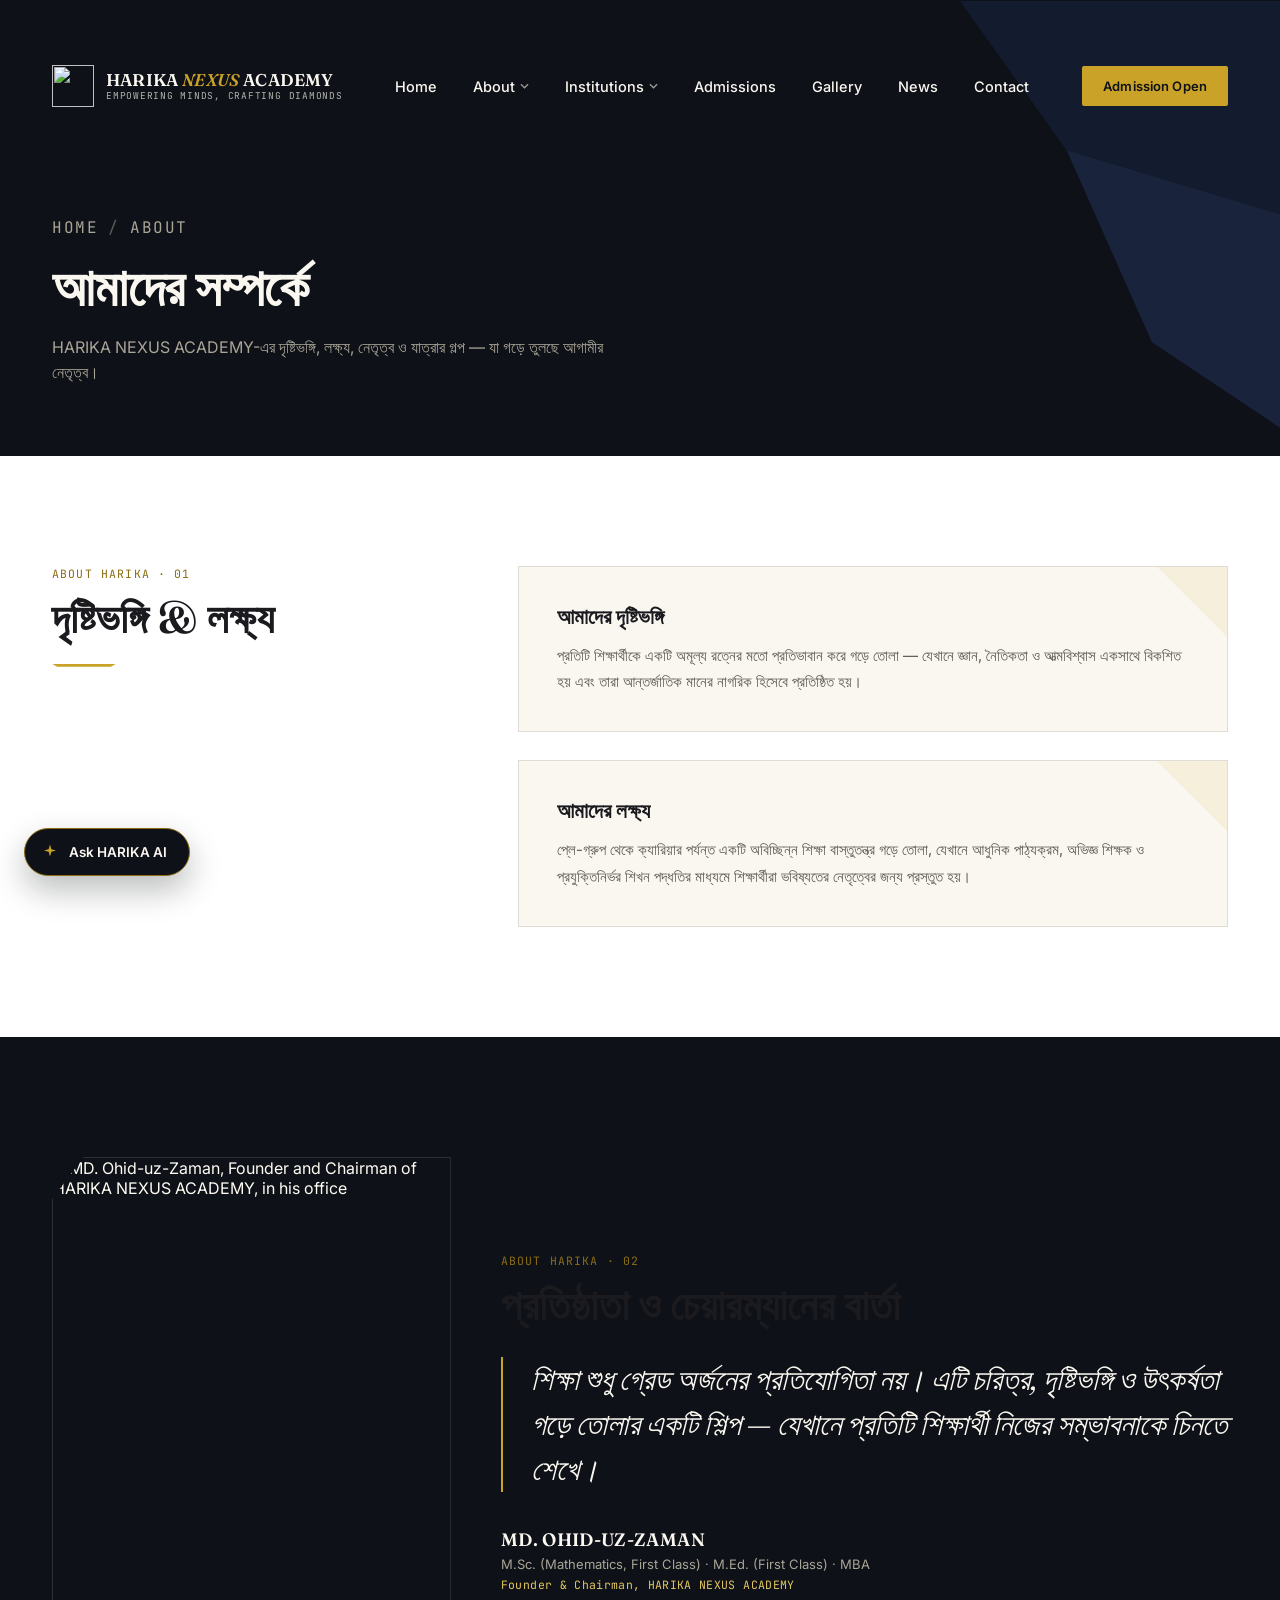
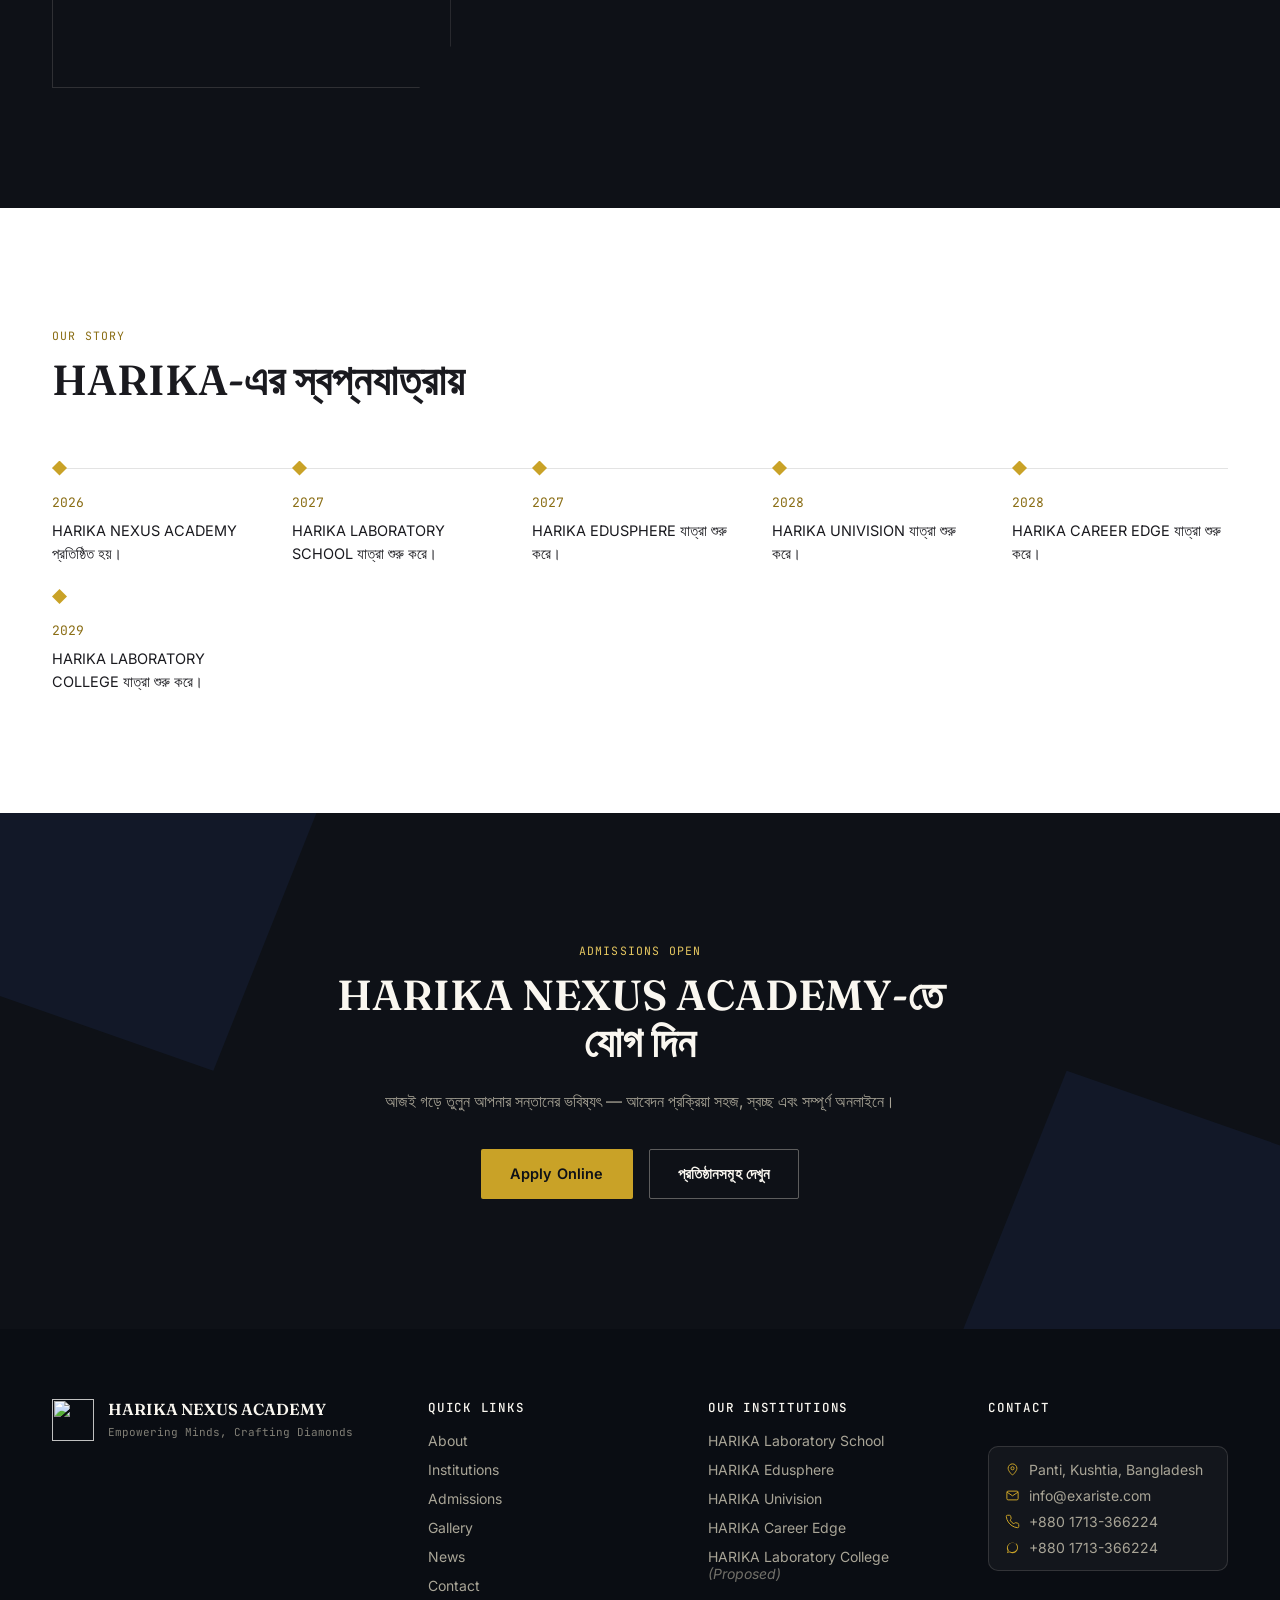
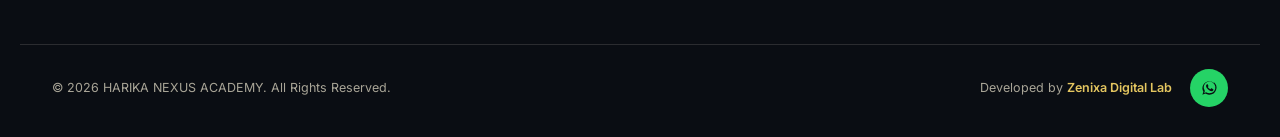
==== commit 396a2009: "Add files via upload" ====
--- a/about.html
+++ b/about.html
@@ -234,7 +234,7 @@
       <button id="aiClose" aria-label="Close">×</button>
     </div>
     <div class="ai-panel-body" id="aiBody">
-      <p class="ai-msg ai-msg--bot">নমস্কার! আমি আপনাকে ভর্তি, ফি, কোর্স বা যেকোনো প্রতিষ্ঠান সম্পর্কে সাহায্য করতে পারি। নিচের কোনো প্রশ্ন বেছে নিন:</p>
+      <p class="ai-msg ai-msg--bot">আস-সালামু আলাইকুম<br>আমি আপনাকে ভর্তি, ফি, কোর্স বা যেকোনো প্রতিষ্ঠান সম্পর্কে সাহায্য করতে পারি। নিচের কোনো প্রশ্ন বেছে নিন:</p>
     </div>
     <div class="ai-suggestions">
       <button class="ai-chip" data-q="admission">ভর্তি প্রক্রিয়া?</button>
--- a/style.css
+++ b/style.css
@@ -740,7 +740,7 @@
 /* ===================================================================
    AI Assistant Widget
    =================================================================== */
-.ai-widget { position: fixed; right: 24px; bottom: 24px; z-index: 200; }
+.ai-widget { position: fixed; left: 24px; bottom: 24px; z-index: 200; }
 .ai-fab {
   display: flex; align-items: center; gap: 10px;
   background: var(--ink);
@@ -759,7 +759,7 @@
 .ai-panel {
   position: absolute;
   bottom: calc(100% + 14px);
-  right: 0;
+  left: 0;
   width: 320px;
   max-height: 420px;
   background: var(--paper);
@@ -799,7 +799,7 @@
 .ai-chip:hover { border-color: var(--gold-deep); color: var(--gold-deep); }
 
 @media (max-width: 480px) {
-  .ai-widget { right: 14px; bottom: 14px; }
+  .ai-widget { left: 14px; bottom: 14px; }
   .ai-panel { width: calc(100vw - 28px); }
   .ai-fab span { display: none; }
   .ai-fab { padding: 14px; }
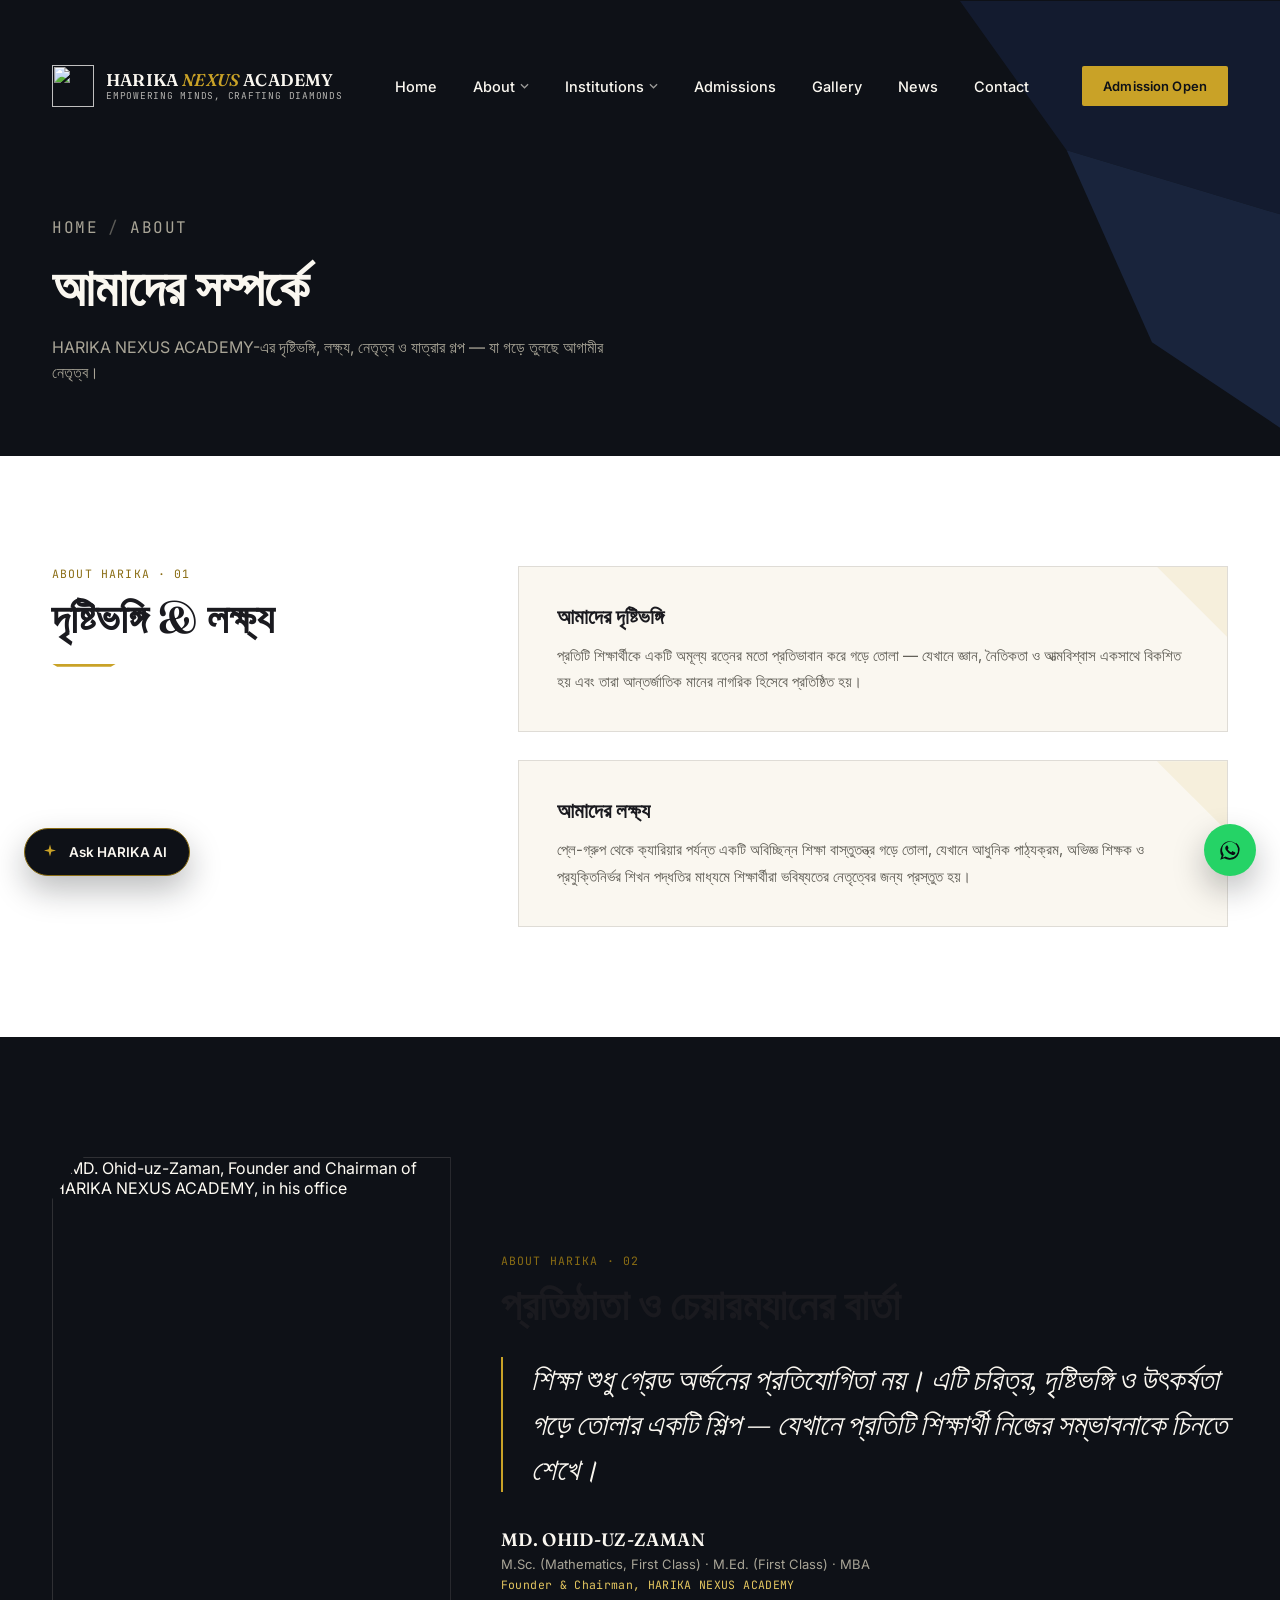
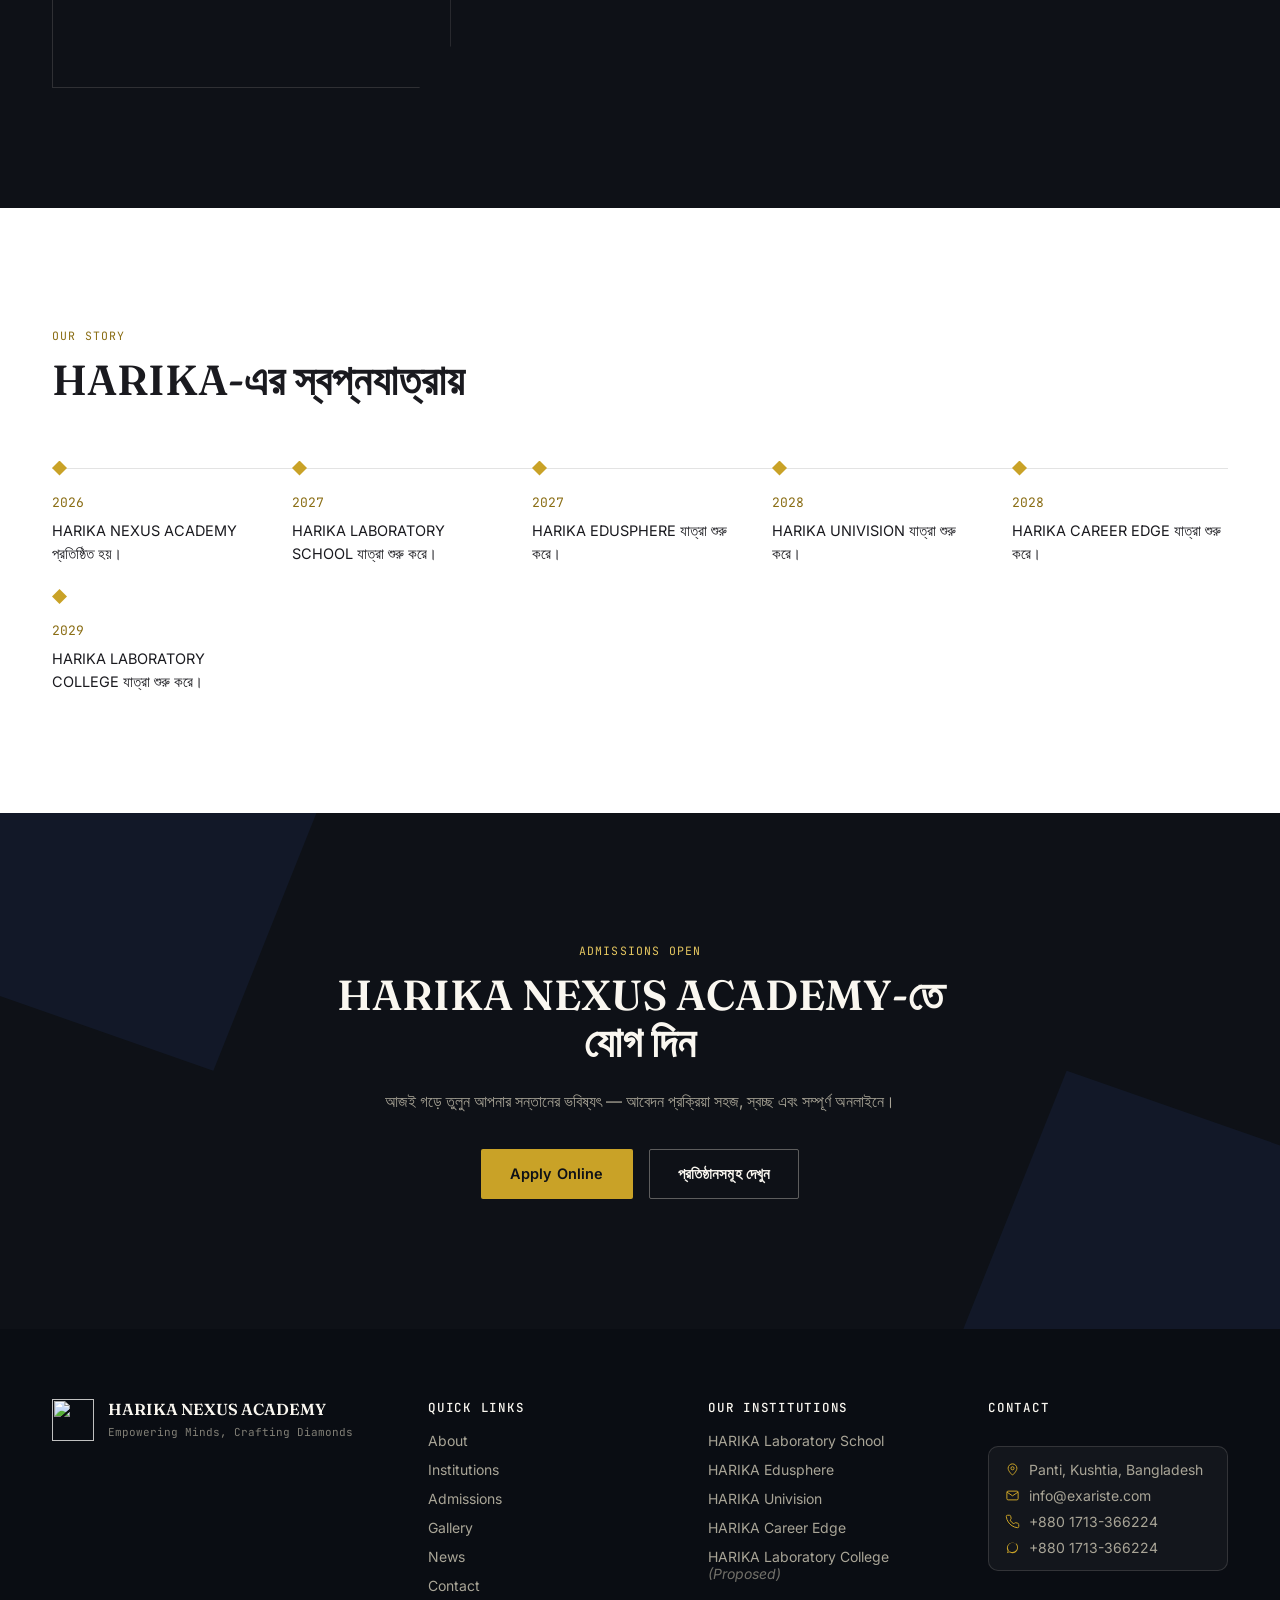
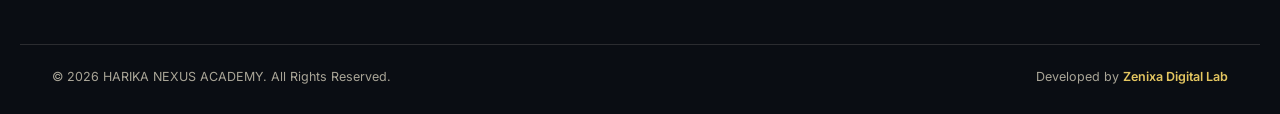
==== commit 3efece01: "Add files via upload" ====
--- a/about.html
+++ b/about.html
@@ -234,7 +234,7 @@
       <button id="aiClose" aria-label="Close">×</button>
     </div>
     <div class="ai-panel-body" id="aiBody">
-      <p class="ai-msg ai-msg--bot">আস-সালামু আলাইকুম<br>আমি আপনাকে ভর্তি, ফি, কোর্স বা যেকোনো প্রতিষ্ঠান সম্পর্কে সাহায্য করতে পারি। নিচের কোনো প্রশ্ন বেছে নিন:</p>
+      <p class="ai-msg ai-msg--bot">আস-সালামু আলাইকুম!<br>আমি আপনাকে ভর্তি, ফি, কোর্স বা যেকোনো বিষয়ে সাহায্য করতে পারি। নিচের কোনো প্রশ্ন বেছে নিন:</p>
     </div>
     <div class="ai-suggestions">
       <button class="ai-chip" data-q="admission">ভর্তি প্রক্রিয়া?</button>
@@ -306,12 +306,13 @@
     <span>© 2026 HARIKA NEXUS ACADEMY. All Rights Reserved.</span>
     <div class="footer-bottom-right">
       <span class="dev-credit">Developed by <a href="https://zenixadigitallab.com" target="_blank" rel="noopener">Zenixa Digital Lab</a></span>
-      <a href="https://wa.me/8801713366224" target="_blank" rel="noopener" class="whatsapp-fab" aria-label="Chat on WhatsApp">
-        <svg viewBox="0 0 24 24"><path d="M17.6 6.3A8.8 8.8 0 0 0 12 4a8.9 8.9 0 0 0-7.7 13.4L3 21l3.7-1.3A8.9 8.9 0 0 0 12 21a8.9 8.9 0 0 0 5.6-15.7zM12 19.3a7.3 7.3 0 0 1-3.8-1l-.3-.2-2.7 1 1-2.6-.2-.3a7.4 7.4 0 1 1 6 3.1zm4-5.5c-.2-.1-1.3-.6-1.5-.7s-.4-.1-.5.1-.5.7-.6.8-.2.2-.4.1a6 6 0 0 1-1.8-1.1 6.6 6.6 0 0 1-1.2-1.5c-.1-.2 0-.3.1-.4l.3-.4.2-.3a.4.4 0 0 0 0-.4c-.1-.1-.5-1.2-.7-1.7s-.4-.4-.5-.4h-.4a.9.9 0 0 0-.6.3 2.6 2.6 0 0 0-.8 1.9 4.6 4.6 0 0 0 1 2.4 10.4 10.4 0 0 0 4 3.5c.5.2.9.4 1.3.5a3.2 3.2 0 0 0 1.4.1 2.3 2.3 0 0 0 1.5-1.1 1.9 1.9 0 0 0 .1-1.1c-.1-.1-.2-.2-.4-.3z"/></svg>
-      </a>
     </div>
   </div>
 </footer>
+
+<a href="https://wa.me/8801713366224" target="_blank" rel="noopener" class="whatsapp-float" aria-label="Chat on WhatsApp">
+  <svg viewBox="0 0 24 24"><path d="M17.6 6.3A8.8 8.8 0 0 0 12 4a8.9 8.9 0 0 0-7.7 13.4L3 21l3.7-1.3A8.9 8.9 0 0 0 12 21a8.9 8.9 0 0 0 5.6-15.7zM12 19.3a7.3 7.3 0 0 1-3.8-1l-.3-.2-2.7 1 1-2.6-.2-.3a7.4 7.4 0 1 1 6 3.1zm4-5.5c-.2-.1-1.3-.6-1.5-.7s-.4-.1-.5.1-.5.7-.6.8-.2.2-.4.1a6 6 0 0 1-1.8-1.1 6.6 6.6 0 0 1-1.2-1.5c-.1-.2 0-.3.1-.4l.3-.4.2-.3a.4.4 0 0 0 0-.4c-.1-.1-.5-1.2-.7-1.7s-.4-.4-.5-.4h-.4a.9.9 0 0 0-.6.3 2.6 2.6 0 0 0-.8 1.9 4.6 4.6 0 0 0 1 2.4 10.4 10.4 0 0 0 4 3.5c.5.2.9.4 1.3.5a3.2 3.2 0 0 0 1.4.1 2.3 2.3 0 0 0 1.5-1.1 1.9 1.9 0 0 0 .1-1.1c-.1-.1-.2-.2-.4-.3z"/></svg>
+</a>
 
 <script src="script.js"></script>
 </body>
--- a/style.css
+++ b/style.css
@@ -850,13 +850,7 @@
   display: flex; align-items: center; justify-content: space-between;
   font-size: 12.5px;
 }
-.whatsapp-fab {
-  width: 38px; height: 38px;
-  display: flex; align-items: center; justify-content: center;
-  background: #25D366;
-  border-radius: 50%;
-}
-.whatsapp-fab svg { width: 19px; height: 19px; fill: #0A0D13; }
+
 
 @media (max-width: 860px) {
   .footer-grid { grid-template-columns: 1fr 1fr; }
@@ -881,11 +875,40 @@
 }
 .footer-contact-card .fc-row { display: flex; align-items: center; gap: 9px; font-size: 13px; }
 .footer-contact-card .fc-row svg { width: 15px; height: 15px; flex-shrink: 0; color: var(--gold); }
+.footer-contact-card .fc-row span,
+.footer-contact-card .fc-row a { white-space: nowrap; }
+@media (max-width: 380px) {
+  .footer-contact-card .fc-row { font-size: 12px; }
+}
 .footer-bottom-right { display: flex; align-items: center; gap: 18px; }
 .dev-credit { font-size: 12.5px; color: var(--text-on-dark-muted); }
 .dev-credit a { color: var(--gold-light); font-weight: 600; transition: color .25s var(--ease); }
 .dev-credit a:hover { color: var(--gold); }
 .footer-inst-proposed { font-size: 11px; opacity: 0.65; font-style: italic; }
+
+/* ===================================================================
+   Floating WhatsApp button — fixed, stays visible while scrolling
+   (mirrors the AI widget but on the opposite corner)
+   =================================================================== */
+.whatsapp-float {
+  position: fixed;
+  right: 24px;
+  bottom: 24px;
+  z-index: 200;
+  width: 52px; height: 52px;
+  display: flex; align-items: center; justify-content: center;
+  background: #25D366;
+  border-radius: 50%;
+  box-shadow: 0 14px 32px rgba(14,17,23,0.28);
+  transition: transform .3s var(--ease);
+}
+.whatsapp-float:hover { transform: translateY(-3px); }
+.whatsapp-float svg { width: 26px; height: 26px; fill: #0A0D13; }
+
+@media (max-width: 480px) {
+  .whatsapp-float { right: 14px; bottom: 14px; width: 46px; height: 46px; }
+  .whatsapp-float svg { width: 22px; height: 22px; }
+}
 
 /* ===================================================================
    Inner page hero banner (About / Institutions / Admissions / etc.)
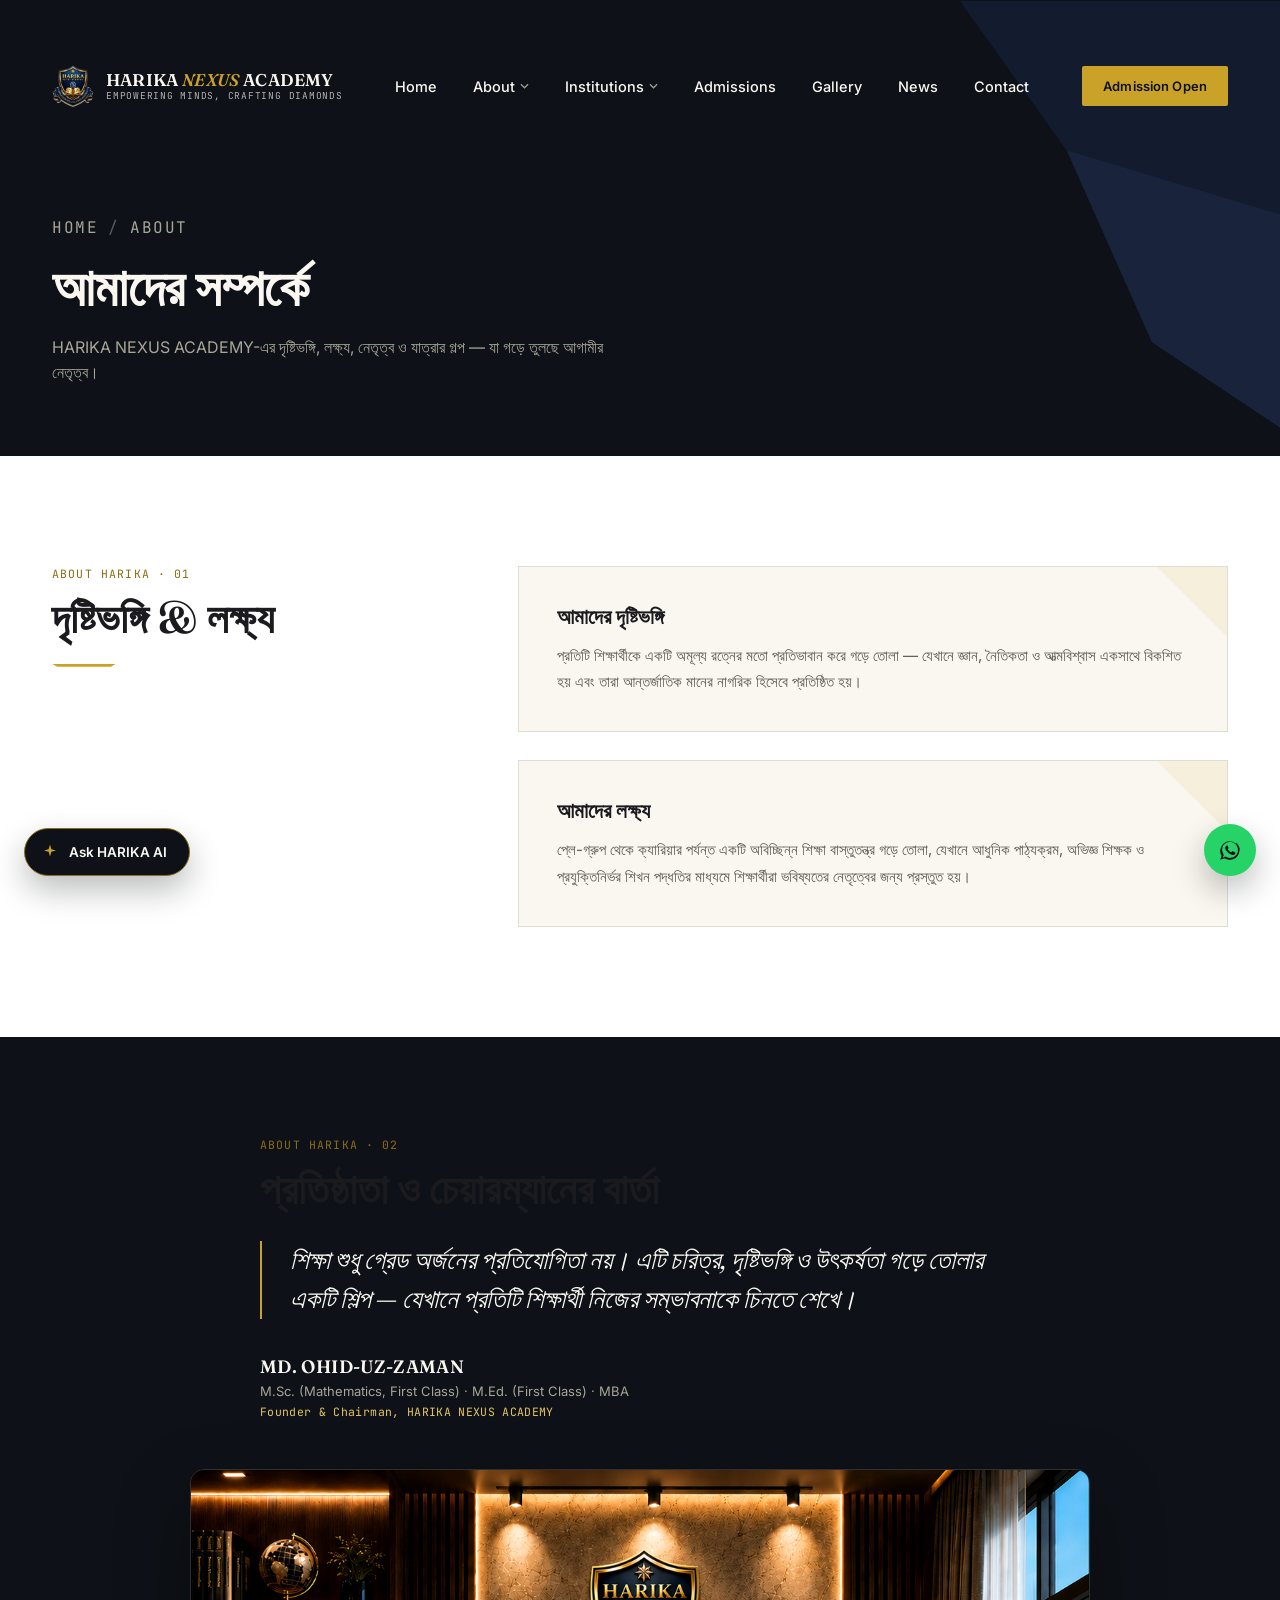
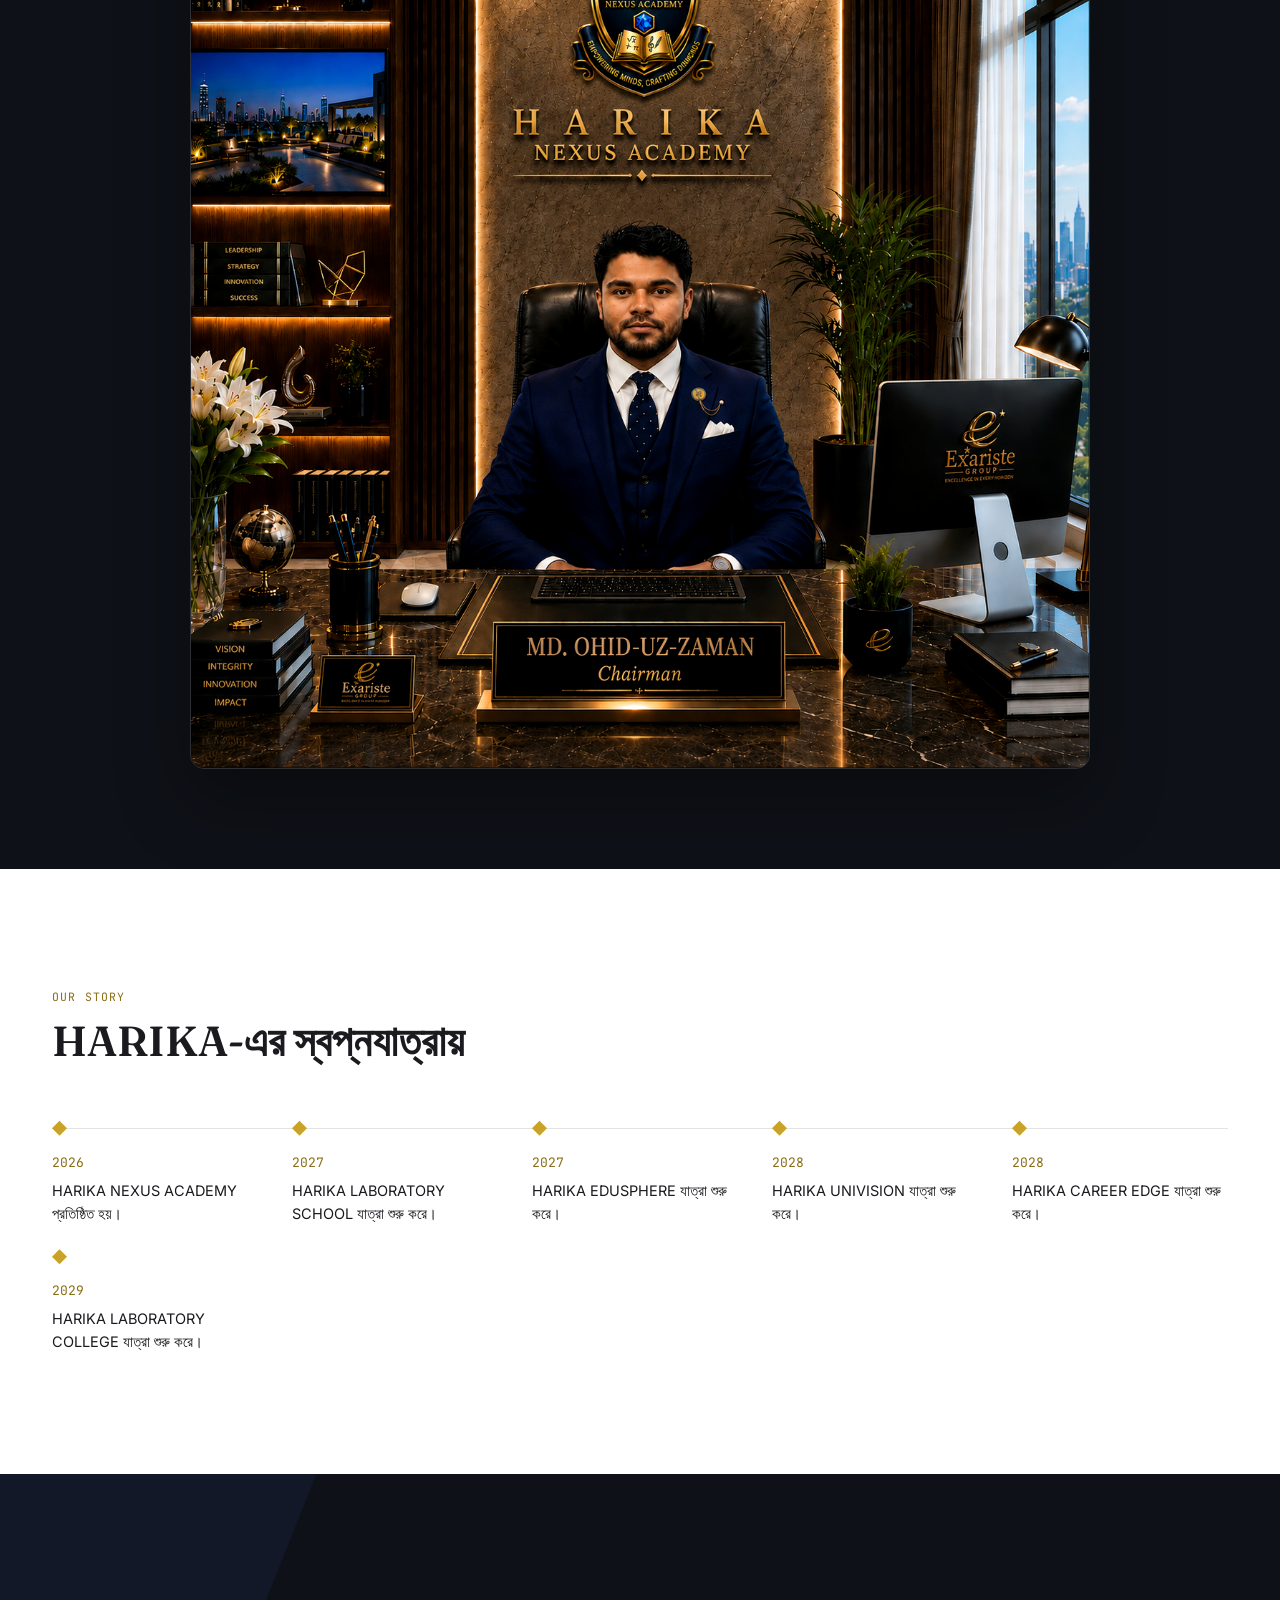
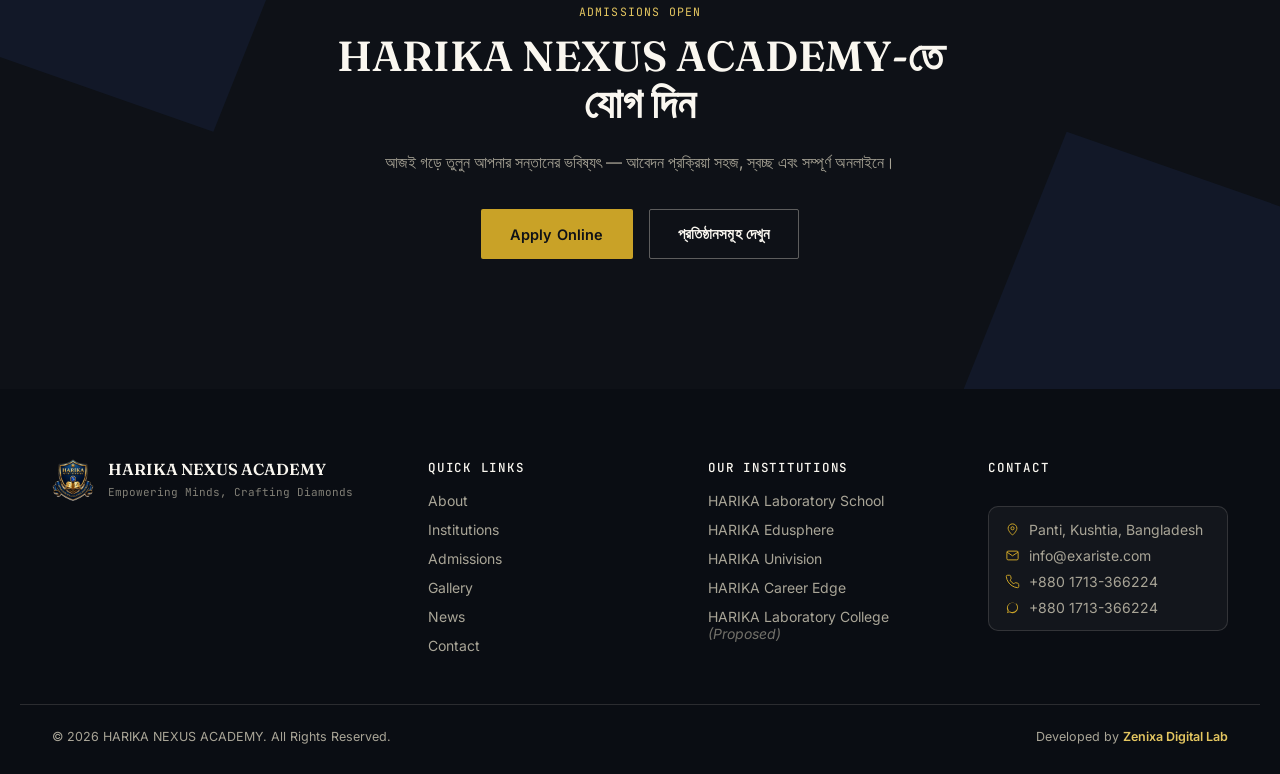
==== commit 63bfdedf: "Add files via upload" ====
--- a/about.html
+++ b/about.html
@@ -136,13 +136,9 @@
     </div>
   </section>
 
-  <!-- ====== FOUNDER MESSAGE — with photo ====== -->
-  <section class="founder-msg" id="founder">
-    <div class="container founder-msg-grid founder-msg-grid--photo">
-      <div class="founder-msg-photo">
-        <div class="founder-msg-photo-cut" aria-hidden="true"></div>
-        <img src="assets/chairman.jpg" alt="MD. Ohid-uz-Zaman, Founder and Chairman of HARIKA NEXUS ACADEMY, in his office">
-      </div>
+  <!-- ====== FOUNDER MESSAGE — full-width photo (exariste.com style) ====== -->
+  <section class="founder-msg founder-msg--full" id="founder">
+    <div class="container">
       <div class="founder-msg-copy">
         <p class="kicker">About HARIKA · 02</p>
         <h2 class="sec-title">প্রতিষ্ঠাতা ও চেয়ারম্যানের বার্তা</h2>
@@ -155,6 +151,9 @@
           <span class="founder-sign-title">Founder &amp; Chairman, HARIKA NEXUS ACADEMY</span>
         </div>
       </div>
+      <div class="founder-msg-photo--full">
+        <img src="assets/chairman.jpg" alt="MD. Ohid-uz-Zaman, Founder and Chairman of HARIKA NEXUS ACADEMY, in his office">
+      </div>
     </div>
   </section>
 
--- a/style.css
+++ b/style.css
@@ -961,6 +961,33 @@
 }
 
 /* ===================================================================
+   Founder message — full-width photo (exariste.com style)
+   Text block on top, large uncropped photo below, full container width.
+   =================================================================== */
+.founder-msg--full { padding: 100px 0; }
+.founder-msg--full .founder-msg-copy { max-width: 760px; margin: 0 auto 50px; text-align: left; }
+.founder-msg--full .founder-quote { font-size: clamp(20px, 2.6vw, 26px); }
+.founder-msg-photo--full {
+  position: relative;
+  width: 100%;
+  max-width: 900px;
+  margin: 0 auto;
+  border-radius: 14px;
+  overflow: hidden;
+  border: 1px solid var(--line-dark);
+  box-shadow: 0 30px 70px rgba(0,0,0,0.35);
+}
+.founder-msg-photo--full img {
+  width: 100%;
+  height: auto;
+  display: block;
+  filter: contrast(1.04) saturate(1.05);
+}
+@media (max-width: 640px) {
+  .founder-msg--full { padding: 70px 0; }
+}
+
+/* ===================================================================
    Institution detail page
    =================================================================== */
 .inst-detail-hero {
